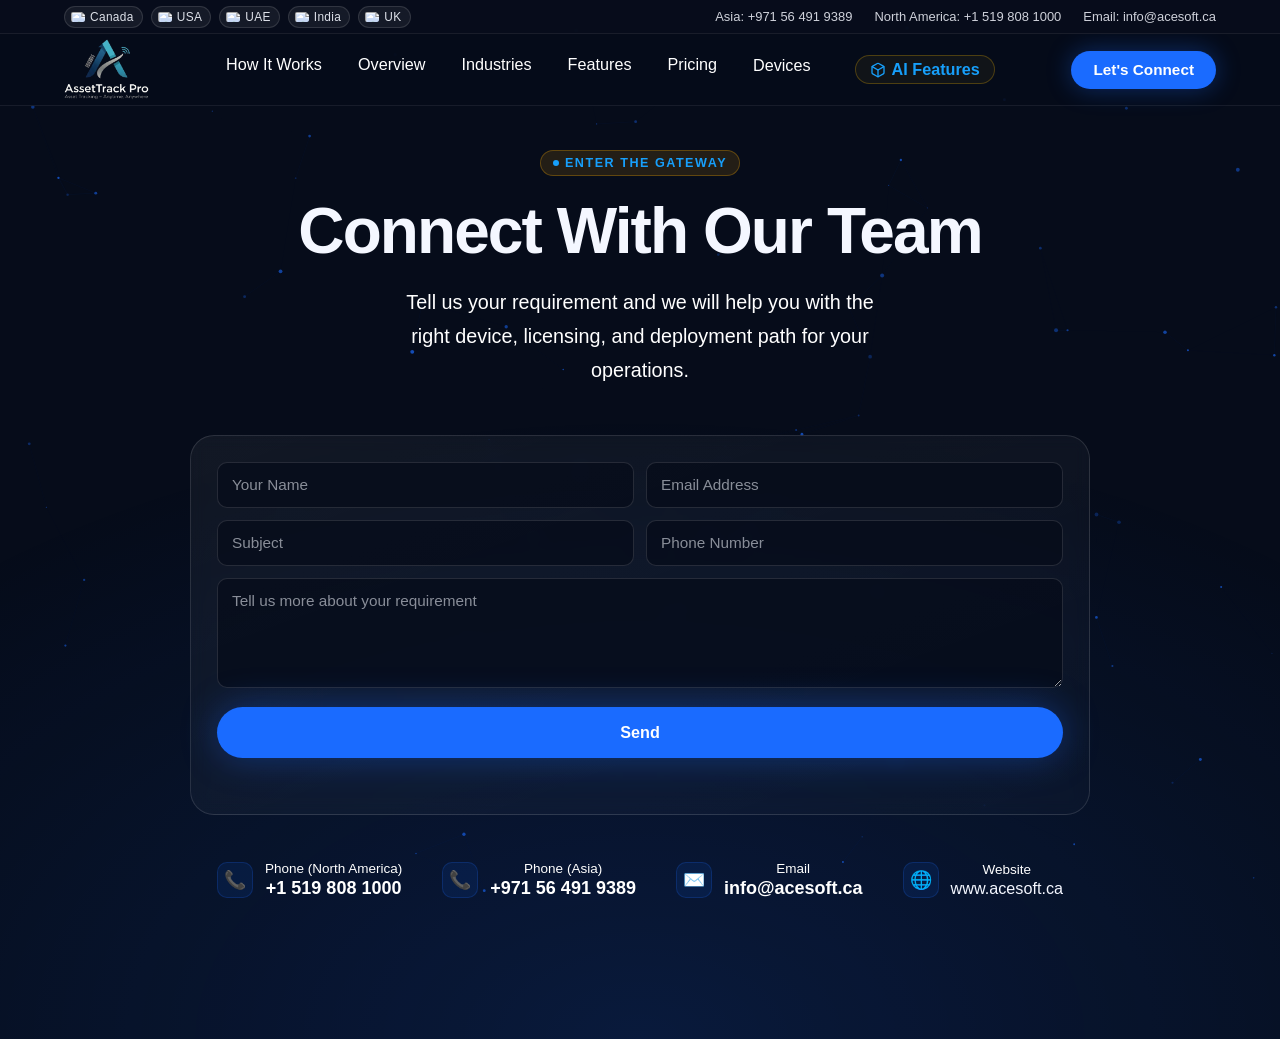
==== contact-us.html @ a5b887b1 "point mobile page added" ====
<!DOCTYPE html>
<html lang="en">

<head>
    <meta charset="UTF-8">
    <meta name="viewport" content="width=device-width, initial-scale=1.0">
    <title>Contact Us | AssetTrack Pro by Acesoft</title>
    <meta name="description" content="Contact Acesoft for AssetTrack Pro demos, pricing, deployment, and support across North America and Asia.">
    <link rel="icon" href="./assets/rfid_logo.png" type="image/png">
    <link rel="stylesheet" href="style.css">
</head>

<body>
    <canvas id="bg"></canvas>

    <div class="top-contact-bar">
        <div class="top-contact-bar__inner">
            <div class="top-contact-bar__flags">
                <span class="top-contact-flag"><img src="https://flagcdn.com/w20/ca.png" alt="Canada flag"> Canada</span>
                <span class="top-contact-flag"><img src="https://flagcdn.com/w20/us.png" alt="USA flag"> USA</span>
                <span class="top-contact-flag"><img src="https://flagcdn.com/w20/ae.png" alt="UAE flag"> UAE</span>
                <span class="top-contact-flag"><img src="https://flagcdn.com/w20/in.png" alt="India flag"> India</span>
                <span class="top-contact-flag"><img src="https://flagcdn.com/w20/gb.png" alt="United Kingdom flag"> UK</span>
            </div>
            <div class="top-contact-bar__contacts">
                <span>Asia: +971 56 491 9389</span>
                <span>North America: +1 519 808 1000</span>
                <span>Email: info@acesoft.ca</span>
            </div>
        </div>
    </div>

    <nav class="nav">
        <div class="nav__logo">
            <a href="index.html">
                <img src="assets/rfid_logo.png" alt="AssetTrack Pro Logo" style="height: 64px; width: auto; object-fit: contain;">
            </a>
        </div>
        <div class="nav__links">
            <a href="index.html#solve">How It Works</a>
            <a href="index.html#features">Overview</a>
            <a href="index.html#industries">Industries</a>
            <a href="index.html#overview">Features</a>
            <a href="index.html#pricing">Pricing</a>
            <div class="nav__dropdown">
                <button type="button" class="nav__dropdown-toggle" aria-haspopup="true" aria-expanded="false">
                    Devices
                </button>
                <div class="nav__dropdown-menu" role="menu">
                    <a href="pointmobile-products.html" role="menuitem">Point Mobile</a>
                    <a href="zebra-products.html" role="menuitem">Zebra</a>
                </div>
            </div>
            <a href="index.html#ai" class="nav__ai-btn">
                <svg viewBox="0 0 24 24" width="16" height="16" fill="none" stroke="var(--gold)" stroke-width="2" stroke-linecap="round" stroke-linejoin="round"><path d="M21 16V8a2 2 0 0 0-1-1.73l-7-4a2 2 0 0 0-2 0l-7 4A2 2 0 0 0 3 8v8a2 2 0 0 0 1 1.73l7 4a2 2 0 0 0 2 0l7-4A2 2 0 0 0 21 16z"></path><polyline points="3.27 6.96 12 12.01 20.73 6.96"></polyline><line x1="12" y1="22.08" x2="12" y2="12"></line></svg>
                AI Features
            </a>
        </div>
        <button class="nav__cta" onclick="document.getElementById('cta').scrollIntoView({behavior:'smooth'})">Let's Connect</button>
    </nav>

    <section id="cta" style="padding-top: 150px;">
        <div class="container">
            <div class="cta__wrap reveal">
                <div class="tag">Enter the Gateway</div>
                <h1 class="cta__title">Connect With Our Team</h1>
                <p class="cta__sub">Tell us your requirement and we will help you with the right device, licensing, and deployment path for your operations.</p>

                <form id="connectForm" class="cta-form" data-endpoint="/ajax/contact-handler.php">
                    <div class="cta-form__grid">
                        <input type="text" name="name" placeholder="Your Name" required>
                        <input type="email" name="email" placeholder="Email Address" required>
                        <input type="text" name="subject" placeholder="Subject" required>
                        <input type="tel" name="phone" placeholder="Phone Number" required>
                    </div>
                    <textarea name="details" placeholder="Tell us more about your requirement" rows="4" required></textarea>
                    <button type="submit" class="btn-primary cta-form__submit">Send</button>
                    <p id="connectFormStatus" class="cta-form__status" aria-live="polite"></p>
                </form>

                <div class="cta__contact">
                    <div class="contact-item">
                        <div class="contact-icon">📞</div>
                        <div>
                            <div style="font-size:.75rem;color:var(--muted);margin-bottom:2px">Phone (North America)</div>
                            <div style="font-weight:600;font-size:1rem;user-select:none;-webkit-user-select:none">+1 519 808 1000</div>
                        </div>
                    </div>
                    <div class="contact-item">
                        <div class="contact-icon">📞</div>
                        <div>
                            <div style="font-size:.75rem;color:var(--muted);margin-bottom:2px">Phone (Asia)</div>
                            <div style="font-weight:600;font-size:1rem;user-select:none;-webkit-user-select:none">+971 56 491 9389</div>
                        </div>
                    </div>
                    <div class="contact-item">
                        <div class="contact-icon">✉️</div>
                        <div>
                            <div style="font-size:.75rem;color:var(--muted);margin-bottom:2px">Email</div>
                            <div style="font-weight:600;font-size:1rem;user-select:none;-webkit-user-select:none">info@acesoft.ca</div>
                        </div>
                    </div>
                    <div class="contact-item">
                        <div class="contact-icon">🌐</div>
                        <div>
                            <div style="font-size:.75rem;color:var(--muted);margin-bottom:2px">Website</div>
                            <div style="font-weight:500"><a href="https://acesoft.ca/" target="_blank" rel="noopener noreferrer" style="color:var(--white);text-decoration:none;">www.acesoft.ca</a></div>
                        </div>
                    </div>
                </div>
            </div>
        </div>
    </section>

    <script src="main.js"></script>
</body>

</html>
---- style.css ----
/* ─── Design Tokens ──────────────────────────────────────────────────── */
:root {
  --ink: #060C1A;
  --ink-1: #0B1628;
  --ink-2: #111E36;
  --blue: #1A6BFF;
  --blue-glow: rgba(26, 107, 255, .35);
  --gold: #179ffa;
  --gold-pale: rgba(240, 165, 0, .12);
  --white: #F4F7FF;
  --muted: #fff;
  --border: rgba(255, 255, 255, .07);
  --glass: rgba(255, 255, 255, .03);
  --r: 14px;
  --rL: 24px;
}

/* ─── Reset ──────────────────────────────────────────────────────────── */
*,
*::before,
*::after {
  box-sizing: border-box;
  margin: 0;
  padding: 0
}

html {
  scroll-behavior: smooth;
  font-size: 18px
}

body {
  font-family: 'DM Sans', sans-serif;
  background: var(--ink);
  color: var(--white);
  overflow-x: hidden;
  -webkit-font-smoothing: antialiased;
}

img {
  display: block;
  max-width: 100%
}

a {
  color: inherit;
  text-decoration: none
}

ul {
  list-style: none
}

/* ─── Utility ────────────────────────────────────────────────────────── */
.container {
  width: min(1260px, 92%);
  margin: 0 auto
}

.tag {
  display: inline-flex;
  align-items: center;
  gap: 6px;
  font-family: 'Inter', sans-serif;
  font-size: .7rem;
  font-weight: 700;
  letter-spacing: .12em;
  text-transform: uppercase;
  color: var(--gold);
  border: 1px solid rgba(240, 165, 0, .3);
  padding: 5px 12px;
  border-radius: 99px;
  background: var(--gold-pale);
}

.tag::before {
  content: '';
  width: 6px;
  height: 6px;
  border-radius: 50%;
  background: var(--gold);
  animation: blink 2s ease infinite
}

@keyframes blink {

  0%,
  100% {
    opacity: 1
  }

  50% {
    opacity: .3
  }
}

.section-label {
  font-family: 'Inter', sans-serif;
  font-size: .65rem;
  font-weight: 700;
  letter-spacing: .18em;
  text-transform: uppercase;
  color: var(--blue);
  margin-bottom: 16px;
  display: block;
}

.h2 {
  font-family: 'Inter', sans-serif;
  font-size: clamp(2rem, 4vw, 3.2rem);
  font-weight: 800;
  line-height: 1.1;
  color: var(--white);
}

.h2 em {
  font-style: normal;
  color: var(--gold)
}

.body-text {
  font-size: 1.15rem;
  line-height: 1.7;
  color: var(--muted);
  font-weight: 400
}

/* ─── Canvas Background ──────────────────────────────────────────────── */
#bg {
  position: fixed;
  inset: 0;
  z-index: 0;
  pointer-events: none;
}

/* ─── Nav ────────────────────────────────────────────────────────────── */
.top-contact-bar {
  position: fixed;
  top: 0;
  left: 0;
  right: 0;
  z-index: 110;
  height: 34px;
  background: rgba(8, 14, 28, 0.92);
  border-bottom: 1px solid var(--border);
  backdrop-filter: blur(14px);
}

.top-contact-bar__inner {
  padding: 0 5%;
  margin: 0 auto;
  height: 100%;
  display: flex;
  align-items: center;
  justify-content: flex-start;
  gap: 20px;
  font-size: .72rem;
  color: rgba(244, 247, 255, 0.84);
  font-family: 'Inter', sans-serif;
  font-weight: 500;
}

.top-contact-bar__contacts {
  display: flex;
  align-items: center;
  gap: 22px;
  margin-left: auto;
}

.top-contact-bar__inner span {
  user-select: none;
  -webkit-user-select: none;
}

.top-contact-bar__flags {
  display: flex;
  align-items: center;
  gap: 8px;
}

.top-contact-flag {
  display: inline-flex;
  align-items: center;
  gap: 5px;
  padding: 3px 8px 3px 6px;
  border-radius: 999px;
  background: rgba(255, 255, 255, 0.06);
  border: 1px solid rgba(255, 255, 255, 0.12);
  color: rgba(244, 247, 255, 0.9);
  font-size: .66rem;
  letter-spacing: .03em;
}

.top-contact-flag img {
  width: 14px;
  height: 10px;
  border-radius: 2px;
  object-fit: cover;
}

.nav {
  position: fixed;
  top: 34px;
  left: 0;
  right: 0;
  z-index: 100;
  padding: 0 5%;
  display: flex;
  align-items: center;
  justify-content: space-between;
  height: 72px;
  background: rgba(6, 12, 26, .7);
  backdrop-filter: blur(20px);
  border-bottom: 1px solid var(--border);
  transition: background .4s;
}

.nav__logo {
  font-family: 'Inter', sans-serif;
  font-size: 1.3rem;
  font-weight: 800;
  display: flex;
  align-items: center;
  gap: 10px;
  letter-spacing: -.01em;
}

.nav__logo-icon {
  width: 34px;
  height: 34px;
  border-radius: 9px;
  background: var(--blue);
  display: grid;
  place-items: center;
  font-size: .65rem;
  font-weight: 800;
  letter-spacing: .06em;
  color: #fff;
}

.nav__logo span {
  color: var(--blue)
}

.nav__links {
  display: flex;
  gap: 36px
}

.nav__links a {
  font-size: .9rem;
  font-weight: 500;
  color: var(--muted);
  transition: color .25s;
}

.nav__links a:hover {
  color: var(--white)
}

.nav__dropdown {
  position: relative;
}

.nav__dropdown-toggle {
  font-size: .9rem;
  font-weight: 500;
  color: var(--muted);
  background: transparent;
  border: none;
  padding: 0;
  cursor: pointer;
  font-family: inherit;
  transition: color .25s;
}

.nav__dropdown-toggle:hover,
.nav__dropdown:hover .nav__dropdown-toggle {
  color: var(--white);
}

.nav__dropdown-menu {
  position: absolute;
  top: calc(100% + 12px);
  left: 0;
  min-width: 170px;
  padding: 8px;
  border-radius: 12px;
  border: 1px solid rgba(255, 255, 255, 0.14);
  background: rgba(10, 18, 34, 0.96);
  backdrop-filter: blur(10px);
  box-shadow: 0 16px 28px rgba(0, 0, 0, .35);
  display: grid;
  gap: 4px;
  opacity: 0;
  visibility: hidden;
  transform: translateY(6px);
  transition: opacity .2s ease, transform .2s ease, visibility .2s ease;
  z-index: 50;
}

.nav__dropdown-menu a {
  display: block;
  padding: 8px 10px;
  border-radius: 8px;
  color: rgba(244, 247, 255, 0.85);
  font-size: .84rem;
}

.nav__dropdown-menu a:hover {
  color: #fff;
  background: rgba(26, 107, 255, 0.18);
}

.nav__dropdown:hover .nav__dropdown-menu,
.nav__dropdown:focus-within .nav__dropdown-menu {
  opacity: 1;
  visibility: visible;
  transform: translateY(0);
}

.nav__ai-btn {
  display: flex !important;
  align-items: center;
  gap: 6px;
  background: rgba(255, 191, 0, 0.05) !important;
  border: 1px solid rgba(255, 191, 0, 0.25) !important;
  padding: 4px 14px !important;
  border-radius: 99px;
  color: var(--gold) !important;
  font-weight: 600 !important;
  transition: all 0.3s ease !important;
  margin-left: 8px;
}

.nav__ai-btn:hover {
  background: rgba(255, 191, 0, 0.12) !important;
  border-color: rgba(255, 191, 0, 0.5) !important;
  transform: translateY(-1px);
  box-shadow: 0 4px 15px rgba(255, 191, 0, 0.15);
  color: var(--white) !important;
}

.nav__ai-btn svg {
  transition: stroke 0.3s ease;
}

.nav__ai-btn:hover svg {
  stroke: var(--white) !important;
}

.nav__cta {
  font-family: 'Inter', sans-serif;
  font-size: .85rem;
  font-weight: 700;
  padding: 10px 22px;
  border-radius: 99px;
  background: var(--blue);
  color: #fff;
  border: none;
  cursor: pointer;
  box-shadow: 0 0 24px var(--blue-glow);
  transition: transform .2s, box-shadow .2s;
}

.nav__cta:hover {
  transform: translateY(-1px);
  box-shadow: 0 0 36px var(--blue-glow)
}

/* ─── Hero ───────────────────────────────────────────────────────────── */
#hero {
  min-height: 100vh;
  display: flex;
  align-items: center;
  position: relative;
  overflow: hidden;
  padding-top: 106px;
}

.hero__bg-grid {
  position: absolute;
  inset: 0;
  background-image:
    linear-gradient(rgba(26, 107, 255, .06) 1px, transparent 1px),
    linear-gradient(90deg, rgba(26, 107, 255, .06) 1px, transparent 1px);
  background-size: 48px 48px;
  mask-image: radial-gradient(ellipse 80% 70% at 50% 50%, black 50%, transparent 100%);
}

.hero__glow {
  position: absolute;
  top: 20%;
  left: 50%;
  transform: translateX(-50%);
  width: 900px;
  height: 500px;
  background: radial-gradient(ellipse, rgba(26, 107, 255, .18) 0%, transparent 70%);
  pointer-events: none;
}

.hero__bg-logo {
  position: absolute;
  top: 45%;
  left: 50%;
  transform: translate(-50%, -50%);
  height: 90vh;
  max-height: 800px;
  width: auto;
  opacity: 0.05;
  z-index: 1;
  pointer-events: none;
  /* filter: grayscale(100%); */
}

.hero__content {
  margin-left: 80px;
  position: relative;
  z-index: 2;
  max-width: 780px;
  padding: 80px 20px;
}

.hero__eyebrow {
  display: flex;
  align-items: center;
  gap: 12px;
  margin-bottom: 28px;
}

.hero__eyebrow-line {
  width: 40px;
  height: 1px;
  background: var(--blue)
}

.hero__eyebrow-text {
  font-family: 'Inter', sans-serif;
  font-size: .75rem;
  font-weight: 700;
  letter-spacing: .15em;
  text-transform: uppercase;
  color: var(--blue);
}

.hero__title {
  font-family: 'Inter', sans-serif;
  font-size: clamp(2.7rem, 6.1vw, 5rem);
  font-weight: 800;
  line-height: 1.08;
  letter-spacing: -.03em;
  margin-bottom: 28px;
  text-wrap: balance;
}

.hero__title-lead {
  display: inline-block;
  background: linear-gradient(100deg, #9dc2ff, #1a6bff 55%, #17a3f5);
  -webkit-background-clip: text;
  background-clip: text;
  -webkit-text-fill-color: transparent;
}

.hero__title-soft {
  color: #d8e5ff;
}

.hero__title .line2 {
  font-family: 'Inter', sans-serif;
  font-weight: 700;
  font-style: normal;
  color: var(--white);
  font-size: 0.9em;
  letter-spacing: -0.02em;
  -webkit-text-stroke: 0;
  background: rgba(255, 255, 255, 0.05);
  border: 1px solid rgba(255, 255, 255, 0.1);
  border-radius: 12px;
  padding: 4px 16px;
  display: inline-block;
  transform: translateY(-8px);
}

.hero__title .accent {
  color: var(--gold);
  position: relative;
}

.hero__subtitle {
  font-size: 1.08rem;
  font-weight: 400;
  line-height: 1.72;
  color: var(--muted);
  max-width: 590px;
  margin-bottom: 48px;
  color: rgba(240, 246, 255, 0.86);
}

.hero__actions {
  display: flex;
  align-items: center;
  gap: 20px;
  flex-wrap: wrap
}

.btn-primary {
  font-family: 'Inter', sans-serif;
  font-size: .9rem;
  font-weight: 700;
  padding: 16px 36px;
  border-radius: 99px;
  background: var(--blue);
  color: #fff;
  border: none;
  cursor: pointer;
  box-shadow: 0 0 36px var(--blue-glow);
  transition: transform .25s, box-shadow .25s;
  display: inline-flex;
  align-items: center;
  gap: 10px;
}

.btn-primary:hover {
  transform: translateY(-2px);
  box-shadow: 0 0 52px var(--blue-glow)
}

.btn-ghost {
  font-family: 'Inter', sans-serif;
  font-size: .9rem;
  font-weight: 600;
  padding: 16px 32px;
  border-radius: 99px;
  background: transparent;
  border: 1px solid var(--border);
  color: var(--white);
  cursor: pointer;
  transition: border-color .25s, background .25s;
  display: inline-flex;
  align-items: center;
  gap: 8px;
}

.btn-ghost:hover {
  border-color: rgba(255, 255, 255, .2);
  background: rgba(255, 255, 255, .04)
}

.hero__stats {
  position: absolute;
  right: 0;
  top: 50%;
  transform: translateY(-50%);
  display: flex;
  flex-direction: column;
  gap: 16px;
  z-index: 2;
  padding-right: 0;
}

.stat-card {
  background: var(--glass);
  border: 1px solid var(--border);
  backdrop-filter: blur(20px);
  border-radius: var(--r);
  padding: 22px 28px;
  min-width: 180px;
  position: relative;
  overflow: hidden;
}

.stat-card::before {
  content: '';
  position: absolute;
  top: 0;
  left: 0;
  right: 0;
  height: 2px;
  background: linear-gradient(90deg, transparent, var(--blue), transparent);
}

.stat-card__value {
  font-family: 'Inter', sans-serif;
  font-size: 2.2rem;
  font-weight: 800;
  color: var(--white);
  line-height: 1;
  margin-bottom: 6px;
}

.stat-card__value span {
  color: var(--gold)
}

.stat-card__label {
  font-size: .8rem;
  color: var(--muted);
  font-weight: 400
}

/* ─── New Hero Styles ────────────────────────────────────────────────── */
.hero__layout {
  display: grid;
  grid-template-columns: 1.15fr 0.85fr;
  gap: 40px;
  align-items: center;
}
@media (max-width: 1024px) {
  .hero__layout {
     grid-template-columns: 1fr;
  }
  .hero__visual { display: none; }
}

.hero-badge {
  display: inline-flex;
  align-items: center;
  gap: 8px;
  padding: 6px 14px;
  border-radius: 99px;
  background: rgba(255, 255, 255, 0.05);
  border: 1px solid rgba(255, 255, 255, 0.1);
  font-family: 'Inter', sans-serif;
  font-size: 0.75rem;
  font-weight: 700;
  color: var(--white);
  letter-spacing: 0.05em;
  margin-bottom: 24px;
  box-shadow: 0 0 20px rgba(255, 255, 255, 0.02);
  position: relative;
  overflow: hidden;
}

.hero-badge::before {
  content: '';
  position: absolute;
  inset: -1px;
  border-radius: 99px;
  padding: 1px;
  background: linear-gradient(90deg, transparent, rgba(26, 107, 255, 0.5), transparent);
  -webkit-mask: linear-gradient(#fff 0 0) content-box, linear-gradient(#fff 0 0);
  -webkit-mask-composite: xor;
  mask-composite: exclude;
  animation: borderPan 3s linear infinite;
}

@keyframes borderPan {
  0% { transform: translateX(-100%); }
  100% { transform: translateX(100%); }
}

.hero-badge__dot {
  width: 6px;
  height: 6px;
  border-radius: 50%;
  background: #28C840;
  box-shadow: 0 0 8px #28C840;
  animation: pulseGreen 2s infinite;
}

@keyframes pulseGreen {
  0%, 100% { transform: scale(1); opacity: 1; }
  50% { transform: scale(1.3); opacity: 0.6; }
}

.accent-gradient {
  background: linear-gradient(135deg, #10b981, #34d399);
  -webkit-background-clip: text;
  -webkit-text-fill-color: transparent;
  display: inline-block;
}

.anim-slide-up { animation: slideUp 0.8s cubic-bezier(0.16, 1, 0.3, 1) both; }
.anim-slide-up-delay { animation: slideUp 0.8s cubic-bezier(0.16, 1, 0.3, 1) 0.1s both; }
.anim-slide-up-delay-2 { animation: slideUp 0.8s cubic-bezier(0.16, 1, 0.3, 1) 0.2s both; }
.anim-slide-up-delay-3 { animation: slideUp 0.8s cubic-bezier(0.16, 1, 0.3, 1) 0.3s both; }

@keyframes slideUp {
  0% { opacity: 0; transform: translateY(30px); }
  100% { opacity: 1; transform: translateY(0); }
}

@keyframes panBg {
  0% { background-position: 0 0; }
  100% { background-position: 48px 48px; }
}

.anim-pan {
  animation: panBg 4s linear infinite;
}

/* Trust Indicators */
.hero__trust {
  display: flex;
  align-items: center;
  gap: 18px;
  margin-top: 40px;
  padding: 14px 16px;
  border: 1px solid rgba(255, 255, 255, 0.1);
  border-radius: 14px;
  background: linear-gradient(165deg, rgba(255, 255, 255, 0.06), rgba(255, 255, 255, 0.02));
  width: fit-content;
  max-width: 100%;
  box-shadow: 0 10px 24px rgba(0, 0, 0, 0.24);
}

.trust-logos {
  display: flex;
  align-items: center;
  gap: 8px;
  flex-wrap: wrap;
}

.trust-logo {
  width: 62px;
  height: 50px;
  object-fit: contain;
  border-radius: 10px;
  background: #c6ccd6;
  border: 1px solid rgba(255, 255, 255, 0.42);
  box-shadow: inset 0 0 0 1px rgba(255, 255, 255, 0.28), 0 6px 14px rgba(0, 0, 0, 0.18);
  /* padding: 6px 8px; */
}

.trust-text {
  display: flex;
  flex-direction: column;
  gap: 3px;
  max-width: 360px;
}

.trust-text__headline {
  font-size: 0.9rem;
  color: var(--muted);
}

.trust-text__headline strong {
  color: var(--white);
}

.trust-text__caption {
  font-size: 0.68rem;
  letter-spacing: 0.01em;
  color: rgba(232, 240, 255, 0.78);
}

/* Shine Button */
.btn-shine {
  position: relative;
  overflow: hidden;
}
.btn-shine::after {
  content: '';
  position: absolute;
  top: 0;
  left: -100%;
  width: 50%;
  height: 100%;
  background: linear-gradient(90deg, transparent, rgba(255,255,255,0.3), transparent);
  transform: skewX(-20deg);
  animation: shine 4s infinite;
}
@keyframes shine {
  0%, 20% { left: -100%; }
  40%, 100% { left: 200%; }
}

/* Hero Visual (Radar Map) */
.hero__visual {
  position: relative;
  height: 520px;
  width: 520px;
  perspective: 1200px;
  display: flex;
  justify-content: center;
  align-items: center;
}

.radar-pane {
  position: absolute;
  top: 50%;
  left: 42%;
  transform: translate(-50%, -50%) rotateX(10deg) rotateY(-15deg);
  width: 440px;
  height: 440px;
  background: rgba(11, 22, 40, 0.6);
  border: 1px solid rgba(26, 107, 255, 0.3);
  border-radius: 50%;
  box-shadow: 0 30px 60px rgba(0,0,0,0.6), inset 0 0 60px rgba(26, 107, 255, 0.1);
  overflow: hidden;
  backdrop-filter: blur(10px);
  transform-style: preserve-3d;
}

.radar-ui-top {
  position: absolute;
  top: 24px;
  left: 50%;
  transform: translateX(-50%);
  display: flex;
  align-items: center;
  gap: 8px;
  background: rgba(0,0,0,0.6);
  padding: 6px 14px;
  border-radius: 99px;
  z-index: 10;
  border: 1px solid rgba(255,255,255,0.08);
}

.ui-dot { width: 6px; height: 6px; border-radius: 50%; }
.ui-text { font-family: 'Inter', sans-serif; font-size: 0.65rem; color: var(--white); letter-spacing: 0.05em; text-transform: uppercase; margin-left: 4px; }

.radar-grid {
  position: absolute;
  inset: 0;
  background-image:
    linear-gradient(rgba(26, 107, 255, 0.15) 1px, transparent 1px),
    linear-gradient(90deg, rgba(26, 107, 255, 0.15) 1px, transparent 1px);
  background-size: 30px 30px;
  border-radius: 50%;
  mask-image: radial-gradient(white, black);
  -webkit-mask-image: -webkit-radial-gradient(white, black);
}

.radar-circle {
  position: absolute;
  top: 50%;
  left: 50%;
  transform: translate(-50%, -50%);
  border: 1px solid rgba(26, 107, 255, 0.3);
  border-radius: 50%;
}
.rc-1 { width: 140px; height: 140px; }
.rc-2 { width: 280px; height: 280px; }
.rc-3 { width: 420px; height: 420px; }

.radar-scan {
  position: absolute;
  top: 50%;
  left: 50%;
  width: 220px;
  height: 220px;
  background: conic-gradient(from 0deg, rgba(26, 107, 255, 0) 0deg, rgba(26, 107, 255, 0.5) 90deg, transparent 90deg);
  transform-origin: 0 0;
  border-radius: 0 0 220px 0;
  animation: spinScan 4s linear infinite;
}

@keyframes spinScan {
  0% { transform: rotate(0deg); }
  100% { transform: rotate(360deg); }
}

.radar-core {
  position: absolute;
  top: 50%;
  left: 50%;
  transform: translate(-50%, -50%);
  width: 40px;
  height: 40px;
  display: flex;
  justify-content: center;
  align-items: center;
}
.core-dot {
  width: 14px;
  height: 14px;
  background: var(--blue);
  border-radius: 50%;
  box-shadow: 0 0 15px var(--blue), 0 0 30px var(--blue);
  z-index: 2;
}
.core-pulse-1, .core-pulse-2 {
  position: absolute;
  width: 100%;
  height: 100%;
  border-radius: 50%;
  background: rgba(26, 107, 255, 0.4);
}
.core-pulse-1 { animation: corePulseAnim 2.5s infinite ease-out; }
.core-pulse-2 { animation: corePulseAnim 2.5s infinite ease-out 1.25s; }

@keyframes corePulseAnim {
  0% { transform: scale(1); opacity: 1; }
  100% { transform: scale(3.5); opacity: 0; }
}

.radar-node {
  position: absolute;
  width: 8px;
  height: 8px;
  background: var(--white);
  border-radius: 50%;
  box-shadow: 0 0 10px rgba(255,255,255,0.8);
  animation: blinkNode 2s infinite;
}

.active-node {
  background: var(--gold);
  box-shadow: 0 0 15px var(--gold);
  width: 10px;
  height: 10px;
}

.n1 { top: 35%; left: 45%; animation-delay: 0.2s; }
.n2 { top: 60%; left: 75%; animation-delay: 1.1s; }
.n3 { top: 75%; left: 35%; animation-delay: 0.8s; }
.n4 { top: 45%; left: 65%; animation-delay: 0.5s; }
.n5 { top: 25%; left: 60%; animation-delay: 1.4s; }

@keyframes blinkNode {
  0%, 100% { opacity: 0.3; }
  50% { opacity: 1; }
}

.float-card {
  position: absolute;
  z-index: 5;
  animation: floatUp 6s ease-in-out infinite;
  min-width: unset;
  white-space: nowrap;
}

.float-1 {
  top: 15%;
  right: 20px;
  animation-delay: 0s;
}

.float-2 {
  bottom: 20%;
  right: -50px;
  animation-delay: 1.5s;
}

.float-3 {
  bottom: 10%;
  left: 0;
  animation-delay: 3s;
}

@keyframes floatUp {
  0%, 100% { transform: translateY(0); }
  50% { transform: translateY(-15px); }
}

/* ─── Ticker ─────────────────────────────────────────────────────────── */
.ticker-wrap {
  border-top: 1px solid var(--border);
  border-bottom: 1px solid var(--border);
  background: var(--ink-1);
  overflow: hidden;
  padding: 14px 0;
  position: relative;
  z-index: 1;
  background: linear-gradient(150deg, #3f4755 0%, #303846 52%, #252d3a 100%);

}

.ticker {
  display: flex;
  gap: 0;
  width: max-content;
  animation: ticker 28s linear infinite;
  
}

.ticker__item {
  display: flex;
  align-items: center;
  justify-content: center;
  min-width: 220px;
  padding: 0 26px;
  white-space: nowrap;
  border-right: 1px solid rgba(255, 255, 255, .06);

}

.ticker__logo {
  width: 150px;
  height: 44px;
  object-fit: contain;
  /* filter: grayscale(4%) brightness(1.02) drop-shadow(0 1px 2px rgba(0, 0, 0, .45)); */
  /* background: linear-gradient(150deg, #3f4755 0%, #303846 52%, #252d3a 100%); */
  /* border: 1px solid rgba(255, 255, 255, .18); */
  /* border-radius: 10px; */
  padding: 6px 8px;
  /* box-shadow: inset 0 0 0 1px rgba(255, 255, 255, .08), 0 8px 20px rgba(0, 0, 0, .22); */
}

@media (max-width: 768px) {
  .ticker__item {
    min-width: 170px;
    padding: 0 18px;
  }

  .ticker__logo {
    width: 120px;
    height: 38px;
  }
}

@keyframes ticker {
  from {
    transform: translateX(0)
  }

  to {
    transform: translateX(-50%)
  }
}

/* ─── Section: Partners ──────────────────────────────────────────────── */
#partners {
  padding: 90px 0 30px;
}

.partners__header {
  text-align: center;
  margin-bottom: 34px;
}

.partners__grid {
  display: grid;
  grid-template-columns: repeat(5, 1fr);
  gap: 16px;
}

.partner-card {
  background: linear-gradient(150deg, #3f4755 0%, #303846 52%, #252d3a 100%);
  min-height: 116px;
  border-radius: 14px;
  border: 1px solid rgba(255, 255, 255, .18);
  display: flex;
  align-items: center;
  justify-content: center;
  padding: 16px;
  box-shadow: inset 0 0 0 1px rgba(255, 255, 255, .08);
  transition: transform .25s ease, border-color .25s ease, box-shadow .25s ease;
}

.partner-card:hover {
  transform: translateY(-4px);
  border-color: rgba(26, 107, 255, .4);
  box-shadow: 0 14px 32px rgba(0, 0, 0, .32);
}

.partner-card img {
  max-width: 100%;
  max-height: 54px;
  object-fit: contain;
  filter: drop-shadow(0 1px 2px rgba(0, 0, 0, .5));
}

/* ─── Section: How It Solves ─────────────────────────────────────────── */
#solve {
  padding: 120px 0
}

.solve__header {
  display: grid;
  grid-template-columns: 1fr 1fr;
  gap: 60px;
  align-items: end;
  margin-bottom: 80px;
}

.solve__grid {
  display: grid;
  grid-template-columns: repeat(3, 1fr);
  gap: 2px;
}

.solve-item {
  background: var(--glass);
  border: 1px solid var(--border);
  padding: 36px 30px;
  position: relative;
  overflow: hidden;
  transition: background .3s, transform .3s;
}

.solve-item:first-child {
  border-radius: var(--rL) 0 0 0
}

.solve-item:nth-child(3) {
  border-radius: 0 var(--rL) 0 0
}

.solve-item:nth-child(4) {
  border-radius: 0 0 0 var(--rL)
}

.solve-item:last-child {
  border-radius: 0 0 var(--rL) 0
}

.solve-item:hover {
  background: rgba(26, 107, 255, .06);
  transform: translateY(-3px)
}

.solve-item__num {
  font-family: 'Inter', sans-serif;
  font-size: .7rem;
  font-weight: 800;
  letter-spacing: .12em;
  color: var(--blue);
  opacity: .6;
  margin-bottom: 20px;
}

.solve-item__icon {
  width: 44px;
  height: 44px;
  border-radius: 12px;
  background: rgba(26, 107, 255, .1);
  border: 1px solid rgba(26, 107, 255, .2);
  display: grid;
  place-items: center;
  margin-bottom: 20px;
  font-size: 1.3rem;
}

.solve-item__title {
  font-family: 'Inter', sans-serif;
  font-size: 1rem;
  font-weight: 700;
  color: var(--white);
  margin-bottom: 10px;
  line-height: 1.3;
}

.solve-item__text {
  font-size: .88rem;
  color: var(--muted);
  line-height: 1.65
}

.solve-item__bar {
  position: absolute;
  bottom: 0;
  left: 0;
  right: 0;
  height: 2px;
  background: linear-gradient(90deg, var(--blue), var(--gold));
  transform: scaleX(0);
  transform-origin: left;
  transition: transform .4s ease;
}

.solve-item:hover .solve-item__bar {
  transform: scaleX(1)
}

/* ─── Section: Key Features ───────────────────────────────────────────── */
#key-features {
  padding: 105px 0;
  background: var(--ink);
}

.key-features__header {
  margin-bottom: 34px;
}

.key-features__grid {
  display: grid;
  grid-template-columns: repeat(3, 1fr);
  gap: 14px;
}

.key-feature-card {
  border: 1px solid rgba(255, 255, 255, .1);
  border-radius: 14px;
  background: linear-gradient(165deg, rgba(255, 255, 255, .045), rgba(255, 255, 255, .02));
  padding: 22px 18px;
  transition: transform .24s ease, border-color .24s ease, box-shadow .24s ease;
}

.key-feature-card:hover {
  transform: translateY(-3px);
  border-color: rgba(26, 107, 255, .35);
  box-shadow: 0 10px 24px rgba(0, 0, 0, .24);
}

.key-feature-card__title {
  font-family: 'Inter', sans-serif;
  font-size: .92rem;
  font-weight: 700;
  color: var(--white);
  margin-bottom: 10px;
  line-height: 1.4;
}

.key-feature-card p {
  font-size: .84rem;
  color: var(--muted);
  line-height: 1.6;
}

/* ─── Section: Features ──────────────────────────────────────────────── */
#features {
  padding: 120px 0;
  background: var(--ink-1)
}

.features__layout {
  display: grid;
  grid-template-columns: 380px 1fr;
  gap: 80px;
  align-items: start;
}

.features__sticky {
  position: sticky;
  top: 100px
}

.features__list {
  display: flex;
  flex-direction: column;
  gap: 4px;
  margin-top: 48px
}

.feat-tab {
  display: flex;
  align-items: center;
  gap: 16px;
  padding: 20px 22px;
  border-radius: var(--r);
  cursor: pointer;
  border: 1px solid transparent;
  transition: transform .3s cubic-bezier(.175, .885, .32, 1.275), background .25s, border-color .25s;
  position: relative;
  overflow: hidden;
}

.feat-tab.active,
.feat-tab:hover {
  background: var(--glass);
  border-color: var(--border);
}

.feat-tab.active {
  border-color: rgba(26, 107, 255, .3);
  background: rgba(26, 107, 255, .06);
  transform: translateX(8px);
}

.feat-tab__icon {
  width: 40px;
  height: 40px;
  border-radius: 10px;
  flex-shrink: 0;
  display: grid;
  place-items: center;
  font-size: 1.1rem;
  background: rgba(26, 107, 255, .1);
  transition: all .25s;
}

.feat-tab.active .feat-tab__icon {
  background: var(--blue);
  color: #fff;
  box-shadow: 0 0 15px var(--blue-glow);
}

.feat-tab__icon svg {
  width: 20px;
  height: 20px;
  stroke: var(--blue);
  transition: stroke .25s
}

.feat-tab.active .feat-tab__icon svg {
  stroke: #fff
}

.feat-tab__name {
  font-family: 'Inter', sans-serif;
  font-size: .95rem;
  font-weight: 700;
  color: var(--muted);
  transition: color .25s;
}

.feat-tab.active .feat-tab__name {
  color: var(--white)
}

.feat-tab__progress-track {
  position: absolute;
  bottom: 0;
  left: 0;
  right: 0;
  height: 2px;
  background: transparent;
}

.feat-tab__progress-bar {
  height: 100%;
  width: 0;
  background: var(--blue);
  transition: width linear;
}

.feat-tab.active .feat-tab__progress-bar {
  width: 100%;
  transition-duration: 6s;
}

.features__panels {
  padding-top: 80px;
  perspective: 1200px
}

.feat-panel {
  display: none;
  animation: slideReveal .5s cubic-bezier(0.16, 1, 0.3, 1) forwards
}

.feat-panel.active {
  display: block
}

@keyframes slideReveal {
  0% {
    opacity: 0;
    transform: translateY(40px) scale(0.97)
  }

  100% {
    opacity: 1;
    transform: translateY(0) scale(1)
  }
}

.feat-panel__card {
  background: linear-gradient(135deg, var(--ink-2), var(--ink-1));
  border: 1px solid var(--border);
  border-radius: var(--rL);
  padding: 44px;
  position: relative;
  overflow: hidden;
  transition: transform .1s, box-shadow .2s;
  transform-style: preserve-3d;
}

.feat-panel__card::after {
  content: '';
  position: absolute;
  top: -60px;
  right: -60px;
  width: 350px;
  height: 350px;
  background: radial-gradient(circle, rgba(26, 107, 255, .12), transparent 70%);
  pointer-events: none;
}

.feat-panel__card-inner {
  display: grid;
  grid-template-columns: 1fr 240px;
  gap: 32px;
  transform: translateZ(30px);
}

@media(max-width:1024px) {
  .feat-panel__card-inner {
    grid-template-columns: 1fr
  }
}

.feat-panel__content-col {
  display: flex;
  flex-direction: column
}

.feat-panel__badge {
  display: inline-flex;
  align-items: center;
  gap: 8px;
  padding: 8px 16px;
  border-radius: 99px;
  background: rgba(26, 107, 255, .1);
  border: 1px solid rgba(26, 107, 255, .2);
  font-size: .75rem;
  font-family: 'Inter', sans-serif;
  font-weight: 700;
  color: var(--blue);
  letter-spacing: .06em;
  margin-bottom: 24px;
  width: fit-content;
}

.feat-panel__badge svg {
  width: 14px;
  height: 14px;
  stroke: currentColor
}

.feat-panel__title {
  font-family: 'Inter', sans-serif;
  font-size: 1.8rem;
  font-weight: 800;
  line-height: 1.2;
  margin-bottom: 16px;
}

.feat-panel__text {
  font-size: 1rem;
  color: var(--muted);
  line-height: 1.75;
  margin-bottom: 32px
}

.feat-panel__bullets {
  display: flex;
  flex-direction: column;
  gap: 12px;
  margin-bottom: 0;
  flex: 1
}

.feat-panel__bullet {
  display: flex;
  align-items: center;
  gap: 12px;
  font-size: .9rem;
  color: var(--muted);
}

.feat-panel__bullet::before {
  content: '';
  width: 20px;
  height: 20px;
  border-radius: 50%;
  flex-shrink: 0;
  background: rgba(26, 107, 255, .15);
  border: 1px solid rgba(26, 107, 255, .3);
  background-image: url("data:image/svg+xml,%3Csvg xmlns='http://www.w3.org/2000/svg' viewBox='0 0 24 24' fill='none' stroke='%231A6BFF' stroke-width='2.5'%3E%3Cpath d='M5 13l4 4L19 7'/%3E%3C/svg%3E");
  background-size: 12px;
  background-repeat: no-repeat;
  background-position: center;
}

.feat-panel__bullet strong {
  color: var(--white);
  font-weight: 500
}

.feat-panel__stat-col {
  background: rgba(6, 12, 26, .4);
  border: 1px solid var(--border);
  border-radius: var(--r);
  padding: 24px;
  display: flex;
  flex-direction: column;
  gap: 16px;
  box-shadow: inset 0 0 20px rgba(0, 0, 0, .5);
}

.feat-min-stat {
  border-bottom: 1px solid rgba(255, 255, 255, .05);
  padding-bottom: 12px;
}

.feat-min-stat:last-child {
  border-bottom: none;
  padding-bottom: 0
}

.feat-min-stat__val {
  font-family: 'Inter', sans-serif;
  font-size: 1.6rem;
  font-weight: 800;
  color: var(--white);
  margin-bottom: 4px;
}

.feat-min-stat__lbl {
  font-size: .7rem;
  color: var(--muted);
  line-height: 1.4
}

/* ─── Section: Industries ────────────────────────────────────────────── */
#comparison {
  padding: 110px 0;
  background: var(--ink-1);
}

.comparison__wrap {
  padding: 28px 26px 16px;
  position: relative;
  overflow: hidden;
}



.comparison__wrap .h2 {
  font-size: clamp(1.8rem, 3vw, 2.5rem);
  margin-bottom: 12px;
}

.comparison__sub {
  color: rgba(244, 247, 255, .78);
  font-size: .92rem;
  margin-bottom: 18px;
}

.comparison__table-wrap {
  width: 100%;
  overflow-x: auto;
  border: 1px solid rgba(255, 255, 255, .08);
  border-radius: 12px;
  background: rgba(6, 12, 26, .42);
}

.comparison__table {
  width: 100%;
  border-collapse: collapse;
  min-width: 680px;
}

.comparison__table th,
.comparison__table td {
  text-align: left;
  padding: 13px 12px;
  border-bottom: 1px solid rgba(255, 255, 255, .08);
  font-size: .88rem;
}

.comparison__table th {
  color: rgba(244, 247, 255, .82);
  font-size: .76rem;
  letter-spacing: .08em;
  text-transform: uppercase;
  font-family: 'Inter', sans-serif;
  font-weight: 700;
  background: rgba(255, 255, 255, .03);
}

.comparison__table td:first-child {
  color: var(--white);
  font-weight: 600;
}

.comparison__table tr:hover td {
  background: rgba(26, 107, 255, .04);
}

.comparison__table th:last-child,
.comparison__table td:last-child {
  background: rgba(26, 107, 255, .08);
}

.comparison__table th:last-child {
  color: #d9ebff;
}

.comparison__bad {
  color: #ff4e78;
  font-weight: 800;
  font-size: 1rem;
}

.comparison__limited {
  color: rgba(244, 247, 255, .62);
  font-weight: 600;
}

.comparison__good {
  color: #59dd9a;
  font-weight: 800;
  font-size: 1rem;
}

#industries {
  padding: 120px 0
}

.industries__header {
  text-align: center;
  margin-bottom: 80px
}

.industries__header p {
  max-width: 540px;
  margin: 20px auto 0
}

.industries__grid {
  display: grid;
  grid-template-columns: repeat(4, 1fr);
  gap: 2px;
}

.ind-card {
  background: var(--glass);
  border: 1px solid var(--border);
  padding: 36px 28px;
  text-align: center;
  position: relative;
  overflow: hidden;
  transition: all .3s;
  cursor: default;
}

.ind-card:hover {
  background: rgba(26, 107, 255, .06);
  border-color: rgba(26, 107, 255, .25);
  transform: translateY(-4px);
  z-index: 1;
  box-shadow: 0 20px 60px rgba(0, 0, 0, .5);
}

.ind-card:first-child {
  border-radius: var(--rL) 0 0 0
}

.ind-card:nth-child(4) {
  border-radius: 0 var(--rL) 0 0
}

.ind-card:nth-child(5) {
  border-radius: 0 0 0 var(--rL)
}

.ind-card:last-child {
  border-radius: 0 0 var(--rL) 0
}

.ind-card__icon {
  font-size: 2.2rem;
  margin-bottom: 18px;
  display: block;
  filter: grayscale(1);
  transition: filter .3s;
}

.ind-card:hover .ind-card__icon {
  filter: grayscale(0)
}

.ind-card__name {
  font-family: 'Inter', sans-serif;
  font-size: .95rem;
  font-weight: 700;
  color: var(--white);
  margin-bottom: 8px;
}

.ind-card__desc {
  font-size: .82rem;
  color: var(--muted);
  line-height: 1.55
}

/* ─── Section: Dashboard Preview ─────────────────────────────────────── */
#dashboard {
  padding: 120px 0;
  background: var(--ink-1);
  overflow: hidden
}

.dashboard__wrap {
  display: grid;
  grid-template-columns: 1fr 1fr;
  gap: 80px;
  align-items: center;
}

.dashboard__content .body-text {
  margin: 20px 0 36px
}

.impact-pills {
  display: flex;
  flex-wrap: wrap;
  gap: 10px;
  margin-bottom: 40px
}

.impact-pill {
  display: flex;
  align-items: center;
  gap: 8px;
  padding: 10px 18px;
  border-radius: 99px;
  border: 1px solid var(--border);
  background: var(--glass);
  font-size: .82rem;
  color: var(--muted);
}

.impact-pill .dot {
  width: 7px;
  height: 7px;
  border-radius: 50%;
  background: var(--gold);
  flex-shrink: 0;
}

.dashboard__visual {
  position: relative
}

.dash-frame {
  background: var(--ink-2);
  border: 1px solid var(--border);
  border-radius: var(--rL);
  overflow: hidden;
  box-shadow: 0 40px 100px rgba(0, 0, 0, .6);
  transform: perspective(1200px) rotateY(-8deg) rotateX(4deg);
  transition: transform .5s ease;
}

.dash-frame:hover {
  transform: perspective(1200px) rotateY(-3deg) rotateX(1deg)
}

.dash-topbar {
  background: rgba(0, 0, 0, .3);
  border-bottom: 1px solid var(--border);
  height: 42px;
  display: flex;
  align-items: center;
  padding: 0 18px;
  gap: 10px;
}

.dash-dot {
  width: 10px;
  height: 10px;
  border-radius: 50%
}

.dash-dot:nth-child(1) {
  background: #FF5F57
}

.dash-dot:nth-child(2) {
  background: #FEBC2E
}

.dash-dot:nth-child(3) {
  background: #28C840
}

.dash-url {
  flex: 1;
  background: rgba(255, 255, 255, .05);
  border-radius: 6px;
  height: 24px;
  margin-left: 8px;
  display: flex;
  align-items: center;
  padding: 0 10px;
  font-size: .7rem;
  color: var(--muted);
}

.dash-body {
  padding: 20px;
  display: flex;
  gap: 16px;
  height: 340px
}

.dash-side {
  width: 140px;
  display: flex;
  flex-direction: column;
  gap: 8px;
  flex-shrink: 0;
}

.dash-nav-item {
  padding: 10px 12px;
  border-radius: 8px;
  font-size: .7rem;
  color: var(--muted);
  display: flex;
  align-items: center;
  gap: 8px;
  transition: all .25s;
}

.dash-nav-item.active {
  background: rgba(26, 107, 255, .15);
  color: var(--blue)
}

.dash-nav-item::before {
  content: '▶';
  font-size: .5rem;
  opacity: .4
}

.dash-nav-item.active::before {
  opacity: 1
}

.dash-main {
  flex: 1;
  display: flex;
  flex-direction: column;
  gap: 12px
}

.dash-kpis {
  display: grid;
  grid-template-columns: repeat(3, 1fr);
  gap: 10px
}

.kpi {
  background: rgba(255, 255, 255, .03);
  border: 1px solid var(--border);
  border-radius: 10px;
  padding: 14px;
}

.kpi__val {
  font-family: 'Inter', sans-serif;
  font-size: 1.4rem;
  font-weight: 800;
  color: var(--white);
  line-height: 1;
  margin-bottom: 4px;
}

.kpi__val.gold {
  color: var(--gold)
}

.kpi__val.blue {
  color: var(--blue)
}

.kpi__lbl {
  font-size: .65rem;
  color: var(--muted)
}

.dash-chart {
  flex: 1;
  background: rgba(255, 255, 255, .02);
  border: 1px solid var(--border);
  border-radius: 10px;
  padding: 14px;
  position: relative;
  overflow: hidden;
}

.chart-bars {
  display: flex;
  align-items: flex-end;
  gap: 8px;
  height: 90px;
  padding-top: 10px;
}

.bar {
  flex: 1;
  border-radius: 4px 4px 0 0;
  background: rgba(26, 107, 255, .25);
  transition: background .3s;
  position: relative;
}

.bar:hover {
  background: var(--blue)
}

.bar.highlight {
  background: linear-gradient(to top, var(--blue), rgba(26, 107, 255, .4))
}

.bar.gold-bar {
  background: linear-gradient(to top, var(--gold), rgba(240, 165, 0, .3))
}

.scan-line {
  position: absolute;
  left: 0;
  right: 0;
  height: 1px;
  background: linear-gradient(90deg, transparent, var(--blue), transparent);
  animation: scanDown 3s ease-in-out infinite;
}

@keyframes scanDown {
  0% {
    top: 0;
    opacity: 0
  }

  40% {
    opacity: 1
  }

  100% {
    top: 100%;
    opacity: 0
  }
}

.dash-list {
  display: flex;
  flex-direction: column;
  gap: 7px
}

.dash-row {
  background: rgba(255, 255, 255, .02);
  border: 1px solid var(--border);
  border-radius: 8px;
  padding: 10px 14px;
  display: flex;
  align-items: center;
  gap: 14px;
  font-size: .7rem;
  color: var(--muted);
}

.dash-badge {
  padding: 3px 8px;
  border-radius: 99px;
  font-size: .62rem;
  font-weight: 700;
  font-family: 'Inter', sans-serif;
}

.badge-active {
  background: rgba(52, 211, 153, .15);
  color: #34D399;
  border: 1px solid rgba(52, 211, 153, .3)
}

.badge-move {
  background: rgba(240, 165, 0, .12);
  color: var(--gold);
  border: 1px solid rgba(240, 165, 0, .3)
}

.badge-audit {
  background: rgba(26, 107, 255, .12);
  color: var(--blue);
  border: 1px solid rgba(26, 107, 255, .3)
}

/* ─── Section: AI Features ───────────────────────────────────────────── */
#ai {
  padding: 120px 0
}

.ai__header {
  text-align: center;
  margin-bottom: 80px
}

.ai__header p {
  max-width: 520px;
  margin: 20px auto 0
}

.ai__grid {
  display: grid;
  grid-template-columns: repeat(3, 1fr);
  gap: 24px
}

.ai-card {
  background: var(--glass);
  border: 1px solid var(--border);
  border-radius: var(--rL);
  padding: 40px 34px;
  position: relative;
  overflow: hidden;
  transition: transform .3s, border-color .3s, background .3s;
}

.ai-card:hover {
  transform: translateY(-6px);
  border-color: rgba(26, 107, 255, .3);
  background: rgba(26, 107, 255, .05);
}

.ai-card__glow {
  position: absolute;
  top: -40px;
  right: -40px;
  width: 180px;
  height: 180px;
  border-radius: 50%;
  background: radial-gradient(circle, rgba(26, 107, 255, .12), transparent 70%);
  pointer-events: none;
  transition: transform .4s;
}

.ai-card:hover .ai-card__glow {
  transform: scale(1.5)
}

.ai-card__icon {
  width: 56px;
  height: 56px;
  border-radius: 16px;
  display: grid;
  place-items: center;
  font-size: 1.5rem;
  background: rgba(26, 107, 255, .1);
  border: 1px solid rgba(26, 107, 255, .2);
  margin-bottom: 28px;
}

.ai-card__title {
  font-family: 'Inter', sans-serif;
  font-size: 1.25rem;
  font-weight: 700;
  margin-bottom: 14px;
  color: var(--white);
}

.ai-card__text {
  font-size: .9rem;
  color: var(--muted);
  line-height: 1.7;
  margin-bottom: 24px
}

.ai-card__impact {
  background: var(--gold-pale);
  border: 1px solid rgba(240, 165, 0, .2);
  border-radius: 10px;
  padding: 14px 16px;
}

.ai-card__impact-label {
  font-size: .65rem;
  font-family: 'Inter', sans-serif;
  font-weight: 700;
  letter-spacing: .1em;
  text-transform: uppercase;
  color: var(--gold);
  margin-bottom: 6px;
}

.ai-card__impact-text {
  font-size: .82rem;
  color: var(--muted)
}

/* ─── Section: Overview Table ────────────────────────────────────────── */
#overview {
  padding: 120px 0;
  background: var(--ink-1)
}

.overview__header {
  margin-bottom: 64px
}

.overview__grid {
  display: grid;
  grid-template-columns: repeat(4, 1fr);
  gap: 24px;
}

.ov-col {
  background: var(--glass);
  border: 1px solid var(--border);
  border-radius: var(--rL);
  overflow: hidden;
}

.ov-col__head {
  padding: 24px 22px;
  border-bottom: 1px solid var(--border);
  background: rgba(26, 107, 255, .06);
}

.ov-col__head-title {
  font-family: 'Inter', sans-serif;
  font-size: .85rem;
  font-weight: 800;
  color: var(--white);
  letter-spacing: .04em;
  text-transform: uppercase;
}

.ov-col__items {
  padding: 16px 22px;
  display: flex;
  flex-direction: column;
  gap: 0
}

.ov-item {
  padding: 11px 0;
  border-bottom: 1px solid rgba(255, 255, 255, .04);
  font-size: .84rem;
  color: var(--muted);
  display: flex;
  align-items: center;
  gap: 10px;
  transition: color .2s;
}

.ov-item:last-child {
  border-bottom: none
}

.ov-item:hover {
  color: var(--white)
}

.ov-item::before {
  content: '';
  flex-shrink: 0;
  width: 5px;
  height: 5px;
  border-radius: 50%;
  background: rgba(26, 107, 255, .5);
}

/* ─── Section: Why Acesoft ───────────────────────────────────────────── */
#why {
  padding: 120px 0
}

.why__wrap {
  display: grid;
  grid-template-columns: 1fr 1fr;
  gap: 80px;
  align-items: center;
}

.why__left .body-text {
  margin: 20px 0 40px
}

.cert-row {
  display: flex;
  gap: 16px;
  margin-bottom: 40px;
  flex-wrap: wrap;
}

.cert-badge {
  display: flex;
  flex-direction: column;
  justify-content: center;
  min-width: 190px;
  min-height: 108px;
  border-radius: 14px;
  background:
    linear-gradient(165deg, rgba(26, 107, 255, .24), rgba(26, 107, 255, .07)),
    radial-gradient(circle at 12% 14%, rgba(255, 255, 255, .14), transparent 46%);
  border: 1px solid rgba(26, 107, 255, .46);
  padding: 16px 18px;
  font-family: 'Inter', sans-serif;
  color: var(--white);
  position: relative;
  overflow: hidden;
  box-shadow: 0 10px 24px rgba(0, 0, 0, .28), inset 0 0 0 1px rgba(255, 255, 255, .06);
  transition: transform .25s ease, border-color .25s ease, box-shadow .25s ease;
}

.cert-badge::before {
  content: '';
  position: absolute;
  top: 0;
  left: 12px;
  right: 12px;
  height: 2px;
  border-radius: 999px;
  background: linear-gradient(90deg, transparent, rgba(147, 197, 253, .95), transparent);
  opacity: .75;
}

.cert-badge::after {
  content: 'ISO';
  position: absolute;
  top: 10px;
  right: 10px;
  width: 38px;
  height: 20px;
  border-radius: 999px;
  background: rgba(26, 107, 255, .26);
  color: #d7e9ff;
  display: grid;
  place-items: center;
  font-size: .58rem;
  font-weight: 700;
  letter-spacing: .1em;
  border: 1px solid rgba(147, 197, 253, .45);
}

.cert-badge:hover {
  transform: translateY(-3px);
  border-color: rgba(147, 197, 253, .6);
  box-shadow: 0 14px 28px rgba(0, 0, 0, .34), inset 0 0 0 1px rgba(147, 197, 253, .18);
}

.cert-badge__eyebrow {
  font-size: .62rem;
  letter-spacing: .12em;
  text-transform: uppercase;
  color: rgba(218, 236, 255, .82);
  margin-bottom: 8px;
  font-weight: 600;
}

.cert-badge__code {
  font-size: 1.22rem;
  font-weight: 800;
  color: #d6e9ff;
  line-height: 1.1;
  margin-bottom: 6px;
  text-shadow: 0 0 16px rgba(147, 197, 253, .25);
}

.cert-badge__label {
  font-size: .72rem;
  color: rgba(232, 241, 255, .9);
  line-height: 1.35;
}

.why__presence h3 {
  font-family: 'Inter', sans-serif;
  font-size: .75rem;
  font-weight: 700;
  letter-spacing: .12em;
  text-transform: uppercase;
  color: var(--muted);
  margin-bottom: 16px;
}

.globe-flags {
  display: flex;
  gap: 12px;
  flex-wrap: wrap
}

.office-flag {
  display: inline-flex;
  align-items: center;
  gap: 8px;
  padding: 8px 14px 8px 10px;
  border-radius: 99px;
  background: linear-gradient(165deg, rgba(255, 255, 255, .06), rgba(255, 255, 255, .02));
  border: 1px solid rgba(255, 255, 255, .14);
  font-size: .82rem;
  color: var(--muted);
  font-weight: 500;
  transition: all .24s ease;
}

.office-flag:hover {
  border-color: rgba(26, 107, 255, .42);
  color: var(--white);
  transform: translateY(-1px);
}

.office-flag__icon {
  width: 22px;
  height: 16px;
  object-fit: cover;
  border-radius: 3px;
  display: inline-block;
  background: rgba(255, 255, 255, .1);
  border: 1px solid rgba(255, 255, 255, .16);
}

.flag {
  padding: 9px 16px;
  border-radius: 99px;
  background: var(--glass);
  border: 1px solid var(--border);
  font-size: .82rem;
  color: var(--muted);
  font-weight: 500;
  transition: all .25s;
}

.flag:hover {
  border-color: rgba(26, 107, 255, .4);
  color: var(--white)
}

.why__right {
  display: grid;
  grid-template-columns: 1fr 1fr;
  gap: 16px;
}

.why-stat {
  background: var(--glass);
  border: 1px solid var(--border);
  border-radius: var(--rL);
  padding: 36px 28px;
  text-align: center;
  position: relative;
  overflow: hidden;
}

.why-stat:first-child {
  grid-column: 1/-1;
  background: linear-gradient(135deg, rgba(26, 107, 255, .1), rgba(26, 107, 255, .03));
  border-color: rgba(26, 107, 255, .25);
}

.why-stat__val {
  font-family: 'Inter', sans-serif;
  font-size: 3rem;
  font-weight: 800;
  color: var(--white);
  line-height: 1;
  margin-bottom: 8px;
}

.why-stat__val em {
  font-style: normal;
  color: var(--gold)
}

.why-stat__label {
  font-size: .88rem;
  color: var(--muted)
}

/* ─── Section: CTA ───────────────────────────────────────────────────── */
#pricing {
  padding: 120px 0;
  background: var(--ink-1);
  /* position: relative; */
  overflow: hidden;
}

#pricing::before {
  content: '';
  position: absolute;
  inset: 0;
  background-image:
    linear-gradient(rgba(26, 107, 255, .04) 1px, transparent 1px),
    linear-gradient(90deg, rgba(26, 107, 255, .04) 1px, transparent 1px);
  background-size: 56px 56px;
  mask-image: radial-gradient(ellipse 80% 60% at 50% 0%, #000 30%, transparent 90%);
  pointer-events: none;
}

#pricing::after {
  content: '';
  position: absolute;
  top: -140px;
  left: 50%;
  transform: translateX(-50%);
  width: 760px;
  height: 420px;
  background: radial-gradient(ellipse, rgba(26, 107, 255, .16) 0%, transparent 70%);
  pointer-events: none;
}

.pricing__header {
  text-align: center;
  margin-bottom: 70px;
  position: relative;
  z-index: 1;
}

.pricing__header p {
  max-width: 620px;
  margin: 20px auto 0;
}

.pricing__grid {
  display: grid;
  grid-template-columns: repeat(4, minmax(0, 1fr));
  gap: 24px;
  align-items: stretch;
  position: relative;
  z-index: 1;
}

.price-card {
  background: linear-gradient(165deg, rgba(255, 255, 255, .06), rgba(255, 255, 255, .02));
  border: 1px solid rgba(255, 255, 255, .11);
  border-radius: var(--rL);
  padding: 28px 24px 24px;
  display: flex;
  flex-direction: column;
  min-height: 100%;
  transition: transform .28s ease, border-color .28s ease, box-shadow .28s ease, background .28s ease;
  backdrop-filter: blur(10px);
  position: relative;
}

.price-card::before {
  content: '';
  position: absolute;
  top: 0;
  left: 18px;
  right: 18px;
  height: 2px;
  border-radius: 10px;
  background: linear-gradient(90deg, transparent, rgba(26, 107, 255, .9), transparent);
  opacity: .4;
}

.price-card:hover {
  transform: translateY(-6px);
  border-color: rgba(26, 107, 255, .45);
  box-shadow: 0 24px 56px rgba(0, 0, 0, .38), 0 0 0 1px rgba(26, 107, 255, .09) inset;
  background: linear-gradient(165deg, rgba(255, 255, 255, .08), rgba(255, 255, 255, .03));
}

.price-card__top {
  min-height: 142px;
  margin-bottom: 16px;
}

.price-card__tier {
  font-size: .72rem;
  font-weight: 600;
  letter-spacing: .12em;
  text-transform: uppercase;
  color: #3b82f6;
  margin-bottom: 12px;
}

.badge {
  display: inline-flex;
  align-self: flex-start;
  font-size: .65rem;
  font-weight: 700;
  letter-spacing: .1em;
  text-transform: uppercase;
  padding: 4px 10px;
  border-radius: 999px;
  margin-bottom: 10px;
  background: linear-gradient(90deg, rgba(26, 107, 255, .25), rgba(23, 159, 250, .22));
  border: 1px solid rgba(26, 107, 255, .45);
  color: #d5e7ff;
}

.price-card__price {
  font-family: 'Syne', sans-serif;
  font-size: 2rem;
  font-weight: 800;
  line-height: 1;
  letter-spacing: -.02em;
  margin-bottom: 8px;
  color: var(--white);
}

.price-card__price span {
  font-size: .75rem;
  font-weight: 400;
  color: var(--muted);
  margin-left: 4px;
}

.price-card__currency {
  font-size: .9rem;
  vertical-align: super;
  color: var(--muted);
}

.price-card__desc {
  color: var(--muted);
  font-size: .88rem;
  line-height: 1.55;
  margin-bottom: 0;
}

.price-card__divider {
  height: 1px;
  background: linear-gradient(90deg, transparent, rgba(255, 255, 255, .14), transparent);
  margin-bottom: 15px;
}

.price-card__list {
  display: flex;
  flex-direction: column;
  gap: 11px;
  flex: 1;
  margin-bottom: 0;
}

.price-card__item {
  font-size: .84rem;
  color: var(--muted);
  line-height: 1.45;
}

.check-icon {
  width: 17px;
  height: 17px;
  border-radius: 50%;
  border: 1px solid rgba(26, 107, 255, .35);
  background: rgba(26, 107, 255, .16);
  display: inline-flex;
  align-items: center;
  justify-content: center;
  vertical-align: text-top;
  margin-right: 9px;
  box-shadow: 0 0 0 2px rgba(26, 107, 255, .08);
}

.check-icon svg {
  width: 8px;
  height: 8px;
}

.price-card__item strong {
  color: var(--white);
  font-weight: 500;
}

.price-card--featured {
  border-color: rgba(26, 107, 255, .62);
  background: linear-gradient(165deg, rgba(26, 107, 255, .22), rgba(26, 107, 255, .08));
  box-shadow: 0 0 0 1px rgba(26, 107, 255, .28) inset, 0 20px 50px rgba(26, 107, 255, .16);
  transform: translateY(-4px);
}

.price-card--featured .price-card__cta {
  background: linear-gradient(90deg, #1a6bff, #2f86ff);
  border-color: #1a6bff;
}

.price-card__cta {
  margin-top: 20px;
  text-align: center;
  text-decoration: none;
  border-radius: 10px;
  padding: 11px 16px;
  border: 1px solid rgba(255, 255, 255, .18);
  color: var(--white);
  background: rgba(255, 255, 255, .03);
  font-size: .82rem;
  font-weight: 600;
  transition: all .25s ease;
}

.price-card__cta:hover {
  border-color: rgba(26, 107, 255, .5);
  background: rgba(26, 107, 255, .18);
  transform: translateY(-1px);
}

.price-card--install .badge {
  background: linear-gradient(90deg, rgba(23, 163, 245, .24), rgba(26, 107, 255, .2));
  border-color: rgba(23, 163, 245, .42);
  color: #d7f2ff;
}

.price-card--install .price-card__tier {
  color: #17a3f5;
}

.price-card--install .check-icon {
  border-color: rgba(23, 163, 245, .45);
  background: rgba(23, 163, 245, .18);
}

.price-card--install .price-card__cta {
  border-color: rgba(23, 163, 245, .45);
  background: rgba(23, 163, 245, .14);
}

@media (max-width: 1100px) {
  .pricing__grid {
    grid-template-columns: repeat(2, minmax(0, 1fr));
  }
}

@media (max-width: 700px) {
  .pricing__grid {
    grid-template-columns: 1fr;
  }
}

#cta {
  padding: 140px 0;
  text-align: center;
  position: relative;
  overflow: hidden;
}

#cta::before {
  content: '';
  position: absolute;
  inset: 0;
  background: radial-gradient(ellipse 80% 60% at 50% 100%, rgba(26, 107, 255, .15), transparent);
}

.cta__wrap {
  position: relative;
  z-index: 1
}

.cta__title {
  font-family: 'Inter', sans-serif;
  font-size: clamp(2.5rem, 5vw, 4.5rem);
  font-weight: 800;
  line-height: 1.1;
  margin: 20px 0 20px;
  letter-spacing: -.03em;
}

.cta__sub {
  font-size: 1.1rem;
  color: var(--muted);
  max-width: 500px;
  margin: 0 auto 48px;
  line-height: 1.7;
}

.cta__actions {
  display: flex;
  justify-content: center;
  align-items: center;
  gap: 16px;
  flex-wrap: wrap;
  margin-bottom: 36px;
}

.cta-form {
  max-width: 900px;
  margin: 0 auto 46px;
  padding: 26px;
  border-radius: var(--rL);
  border: 1px solid rgba(255, 255, 255, .12);
  background: linear-gradient(160deg, rgba(255, 255, 255, .05), rgba(255, 255, 255, .02));
  backdrop-filter: blur(8px);
}

.cta-form__grid {
  display: grid;
  grid-template-columns: 1fr 1fr;
  gap: 12px;
  margin-bottom: 12px;
}

.cta-form input,
.cta-form textarea {
  width: 100%;
  background: rgba(6, 12, 26, .72);
  border: 1px solid rgba(255, 255, 255, .12);
  border-radius: 10px;
  color: var(--white);
  font-family: 'Inter', sans-serif;
  font-size: .85rem;
  padding: 13px 14px;
  outline: none;
  transition: border-color .22s ease, box-shadow .22s ease;
}

.cta-form input::placeholder,
.cta-form textarea::placeholder {
  color: rgba(244, 247, 255, .55);
}

.cta-form input:focus,
.cta-form textarea:focus {
  border-color: rgba(26, 107, 255, .6);
  box-shadow: 0 0 0 3px rgba(26, 107, 255, .16);
}

.cta-form textarea {
  resize: vertical;
  min-height: 110px;
  margin-bottom: 14px;
}

.cta-form__submit {
  width: 100%;
  justify-content: center;
}

.cta-form__status {
  min-height: 20px;
  margin-top: 10px;
  font-size: .78rem;
  color: rgba(244, 247, 255, .75);
}

.cta__contact {
  display: flex;
  justify-content: center;
  gap: 40px;
  flex-wrap: wrap;
}

.contact-item {
  display: flex;
  align-items: center;
  gap: 12px;
  font-size: .9rem;
  color: var(--muted);
}

.contact-icon {
  width: 36px;
  height: 36px;
  border-radius: 10px;
  background: rgba(26, 107, 255, .1);
  border: 1px solid rgba(26, 107, 255, .2);
  display: grid;
  place-items: center;
  font-size: 1rem;
  flex-shrink: 0;
}

/* ─── Footer ─────────────────────────────────────────────────────────── */
footer {
  border-top: 1px solid var(--border);
  padding: 40px 0;
  display: flex;
  flex-direction: column;
  align-items: center;
  gap: 16px;
}

.footer__logo {
  font-family: 'Inter', sans-serif;
  font-weight: 800;
  font-size: 1.1rem;
}

.footer__logo span {
  color: var(--blue)
}

.footer__copy {
  font-size: .8rem;
  color: var(--muted)
}

/* ─── Scroll animations ──────────────────────────────────────────────── */
.reveal {
  opacity: 0;
  transform: translateY(30px);
  transition: opacity .7s ease, transform .7s ease;
}

.reveal.visible {
  opacity: 1;
  transform: translateY(0)
}

/* ─── Responsive ─────────────────────────────────────────────────────── */
@media(max-width:1024px) {
  .hero__stats {
    display: none
  }

  .features__layout {
    grid-template-columns: 1fr
  }

  .features__sticky {
    position: relative;
    top: 0
  }

  .dashboard__wrap {
    grid-template-columns: 1fr
  }

  .ai__grid {
    grid-template-columns: 1fr 1fr
  }

  .overview__grid {
    grid-template-columns: 1fr 1fr
  }

  .key-features__grid {
    grid-template-columns: 1fr 1fr;
  }

  .why__wrap {
    grid-template-columns: 1fr
  }

}

@media(max-width:768px) {
  .partners__grid {
    grid-template-columns: 1fr 1fr;
  }

  .top-contact-bar {
    height: 30px;
  }

  .top-contact-bar__inner {
    gap: 10px;
    font-size: .64rem;
    justify-content: flex-start;
    overflow-x: auto;
    white-space: nowrap;
  }

  .top-contact-bar__contacts {
    gap: 12px;
    margin-left: 8px;
  }

  .top-contact-flag {
    font-size: .6rem;
    padding: 2px 7px 2px 5px;
  }

  .nav {
    top: 30px;
  }

  #hero {
    padding-top: 102px;
  }

  .solve__grid {
    grid-template-columns: 1fr 1fr
  }

  .industries__grid {
    grid-template-columns: 1fr 1fr
  }

  .ai__grid {
    grid-template-columns: 1fr
  }

  .overview__grid {
    grid-template-columns: 1fr
  }

  .key-features__grid {
    grid-template-columns: 1fr;
  }

  .cta-form__grid {
    grid-template-columns: 1fr;
  }

  .why__right {
    grid-template-columns: 1fr
  }

  .why-stat:first-child {
    grid-column: auto
  }

  .solve__header {
    grid-template-columns: 1fr
  }

  .nav__links {
    display: none
  }

}

@media(max-width:480px) {
  .partners__grid {
    grid-template-columns: 1fr;
  }

  .solve__grid {
    grid-template-columns: 1fr
  }

  .industries__grid {
    grid-template-columns: 1fr
  }
}

/* ── Go To Top Button ────────────────────────────────────────────────── */
.go-top-btn {
  position: fixed;
  bottom: 40px;
  right: 40px;
  width: 50px;
  height: 50px;
  border-radius: 50%;
  background: var(--glass);
  backdrop-filter: blur(10px);
  color: var(--white);
  border: 1px solid var(--border);
  cursor: pointer;
  display: flex;
  justify-content: center;
  align-items: center;
  box-shadow: 0 4px 20px rgba(0, 0, 0, 0.4), 0 0 15px rgba(26, 107, 255, 0.1);
  z-index: 100;
  opacity: 0;
  visibility: hidden;
  transform: translateY(20px);
  transition: opacity 0.3s, visibility 0.3s, transform 0.3s, background 0.3s, border-color 0.3s;
}

.go-top-btn.visible {
  opacity: 1;
  visibility: visible;
  transform: translateY(0);
}

.go-top-btn:hover {
  background: rgba(26, 107, 255, 0.15);
  border-color: rgba(26, 107, 255, 0.4);
  transform: translateY(-3px);
  box-shadow: 0 6px 25px rgba(0, 0, 0, 0.5), 0 0 20px rgba(26, 107, 255, 0.3);
}

.go-top-btn svg {
  width: 22px;
  height: 22px;
}

.whatsapp-float {
  position: fixed;
  right: 40px;
  bottom: 102px;
  width: 54px;
  height: 54px;
  border-radius: 50%;
  color: #fff;
  display: flex;
  align-items: center;
  justify-content: center;
  box-shadow: 0 8px 24px rgba(0, 0, 0, 0.35), 0 0 0 3px rgba(37, 211, 102, 0.22);
  z-index: 101;
  transition: transform 0.25s ease, box-shadow 0.25s ease, filter 0.25s ease;
}

.whatsapp-float:hover {
  transform: translateY(-3px) scale(1.03);
  filter: brightness(1.05);
  box-shadow: 0 12px 30px rgba(0, 0, 0, 0.45), 0 0 0 4px rgba(37, 211, 102, 0.28);
}

.whatsapp-float img {
  width: 28px;
  height: 28px;
  object-fit: contain;
}

@media(max-width: 768px) {
  .go-top-btn {
    bottom: 20px;
    right: 20px;
    width: 44px;
    height: 44px;
  }

  .whatsapp-float {
    right: 20px;
    bottom: 78px;
    width: 48px;
    height: 48px;
  }

  .whatsapp-float img {
    width: 24px;
    height: 24px;
  }
}
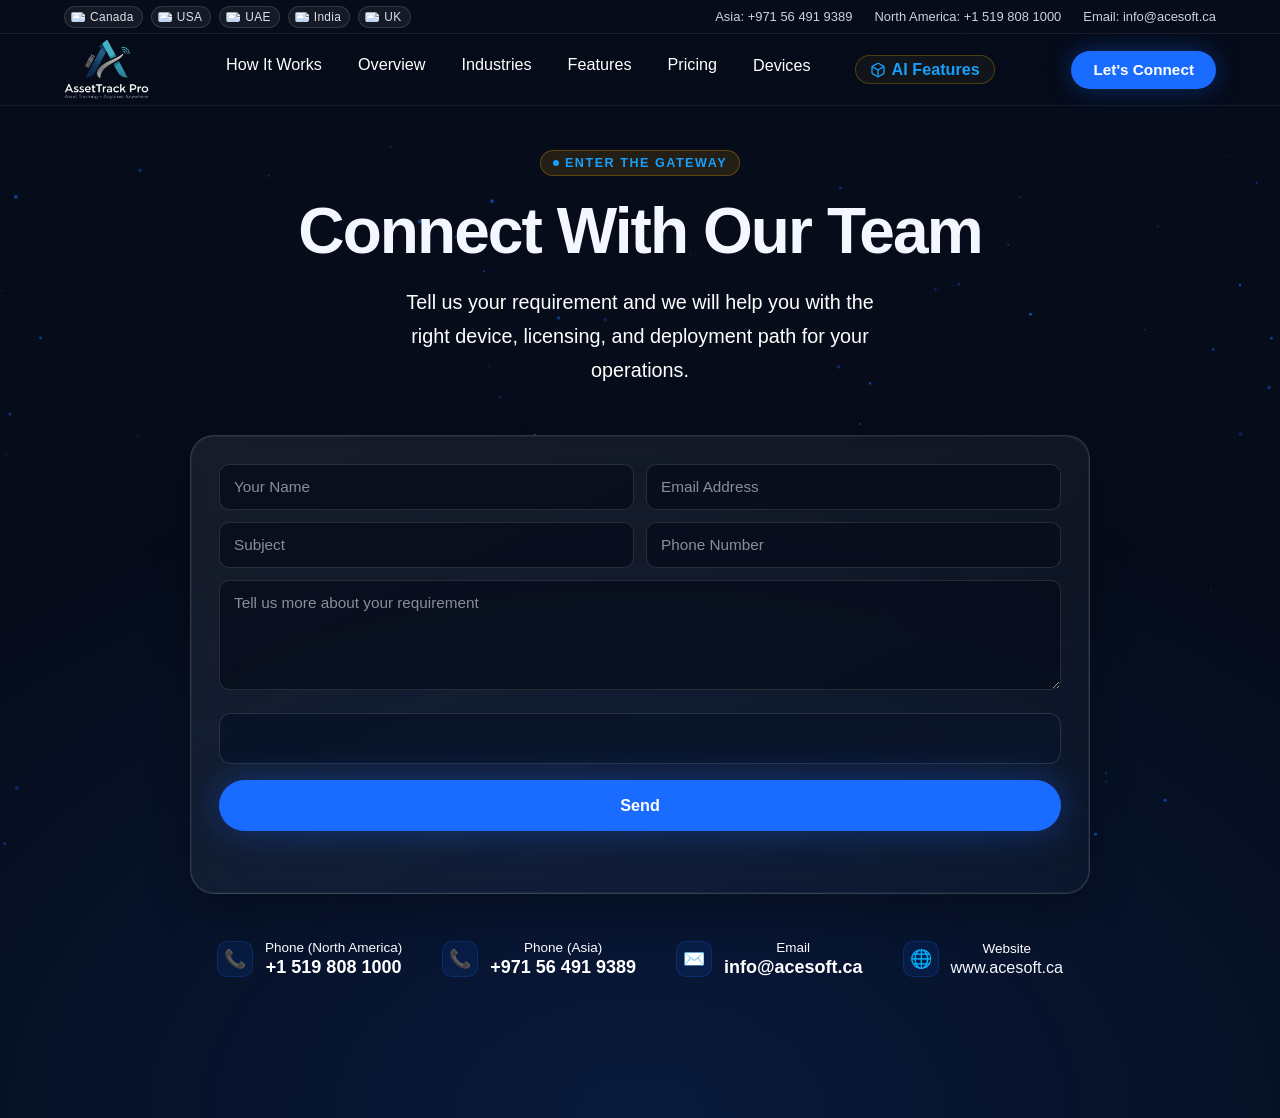
==== commit 60f8c209: "point mobile page added" ====
--- a/contact-us.html
+++ b/contact-us.html
@@ -66,7 +66,7 @@
                 <h1 class="cta__title">Connect With Our Team</h1>
                 <p class="cta__sub">Tell us your requirement and we will help you with the right device, licensing, and deployment path for your operations.</p>
 
-                <form id="connectForm" class="cta-form" data-endpoint="/ajax/contact-handler.php">
+                <form id="connectForm" class="cta-form" data-endpoint="/ajax/contact-handler.php" data-recaptcha-site-key="6Let7CEpAAAAAAWcuci5SW_v6v6vc2jzb68nxvzW">
                     <div class="cta-form__grid">
                         <input type="text" name="name" placeholder="Your Name" required>
                         <input type="email" name="email" placeholder="Email Address" required>
@@ -74,6 +74,11 @@
                         <input type="tel" name="phone" placeholder="Phone Number" required>
                     </div>
                     <textarea name="details" placeholder="Tell us more about your requirement" rows="4" required></textarea>
+                    <div class="cta-form__captcha">
+                        <div class="g-recaptcha" data-sitekey="6Let7CEpAAAAAAWcuci5SW_v6v6vc2jzb68nxvzW"></div>
+                        <input type="hidden" name="form_started_at" value="">
+                        <input class="bot-trap" type="text" name="website" tabindex="-1" autocomplete="off" aria-hidden="true">
+                    </div>
                     <button type="submit" class="btn-primary cta-form__submit">Send</button>
                     <p id="connectFormStatus" class="cta-form__status" aria-live="polite"></p>
                 </form>
@@ -112,6 +117,7 @@
         </div>
     </section>
 
+    <script src="https://www.google.com/recaptcha/api.js" async defer></script>
     <script src="main.js"></script>
 </body>
 
--- a/style.css
+++ b/style.css
@@ -2633,11 +2633,12 @@
 .cta-form {
   max-width: 900px;
   margin: 0 auto 46px;
-  padding: 26px;
+  padding: 28px;
   border-radius: var(--rL);
-  border: 1px solid rgba(255, 255, 255, .12);
-  background: linear-gradient(160deg, rgba(255, 255, 255, .05), rgba(255, 255, 255, .02));
+  border: 1px solid rgba(255, 255, 255, .14);
+  background: linear-gradient(155deg, rgba(255, 255, 255, .07), rgba(255, 255, 255, .025));
   backdrop-filter: blur(8px);
+  box-shadow: 0 18px 42px rgba(0, 0, 0, .28), inset 0 0 0 1px rgba(255, 255, 255, .05);
 }
 
 .cta-form__grid {
@@ -2678,16 +2679,45 @@
   margin-bottom: 14px;
 }
 
+.cta-form__captcha {
+  margin: 4px 0 16px;
+  padding: 14px;
+  border-radius: 12px;
+  border: 1px solid rgba(255, 255, 255, .13);
+  background: linear-gradient(160deg, rgba(7, 18, 38, .86), rgba(9, 20, 42, .66));
+}
+
+.cta-form__captcha .g-recaptcha {
+  display: inline-block;
+  border-radius: 10px;
+  overflow: hidden;
+}
+
+.cta-form__captcha iframe {
+  border-radius: 10px;
+}
+
+.bot-trap {
+  position: absolute !important;
+  left: -10000px !important;
+  width: 1px !important;
+  height: 1px !important;
+  opacity: 0 !important;
+  pointer-events: none !important;
+}
+
 .cta-form__submit {
   width: 100%;
   justify-content: center;
+  min-height: 48px;
 }
 
 .cta-form__status {
-  min-height: 20px;
-  margin-top: 10px;
-  font-size: .78rem;
-  color: rgba(244, 247, 255, .75);
+  min-height: 22px;
+  margin-top: 12px;
+  font-size: .8rem;
+  color: rgba(244, 247, 255, .92);
+  text-align: center;
 }
 
 .cta__contact {
@@ -2848,6 +2878,19 @@
 
   .cta-form__grid {
     grid-template-columns: 1fr;
+  }
+
+  .cta-form {
+    padding: 20px;
+  }
+
+  .cta-form__captcha {
+    overflow-x: auto;
+  }
+
+  .cta-form__captcha .g-recaptcha {
+    transform: scale(.92);
+    transform-origin: left top;
   }
 
   .why__right {
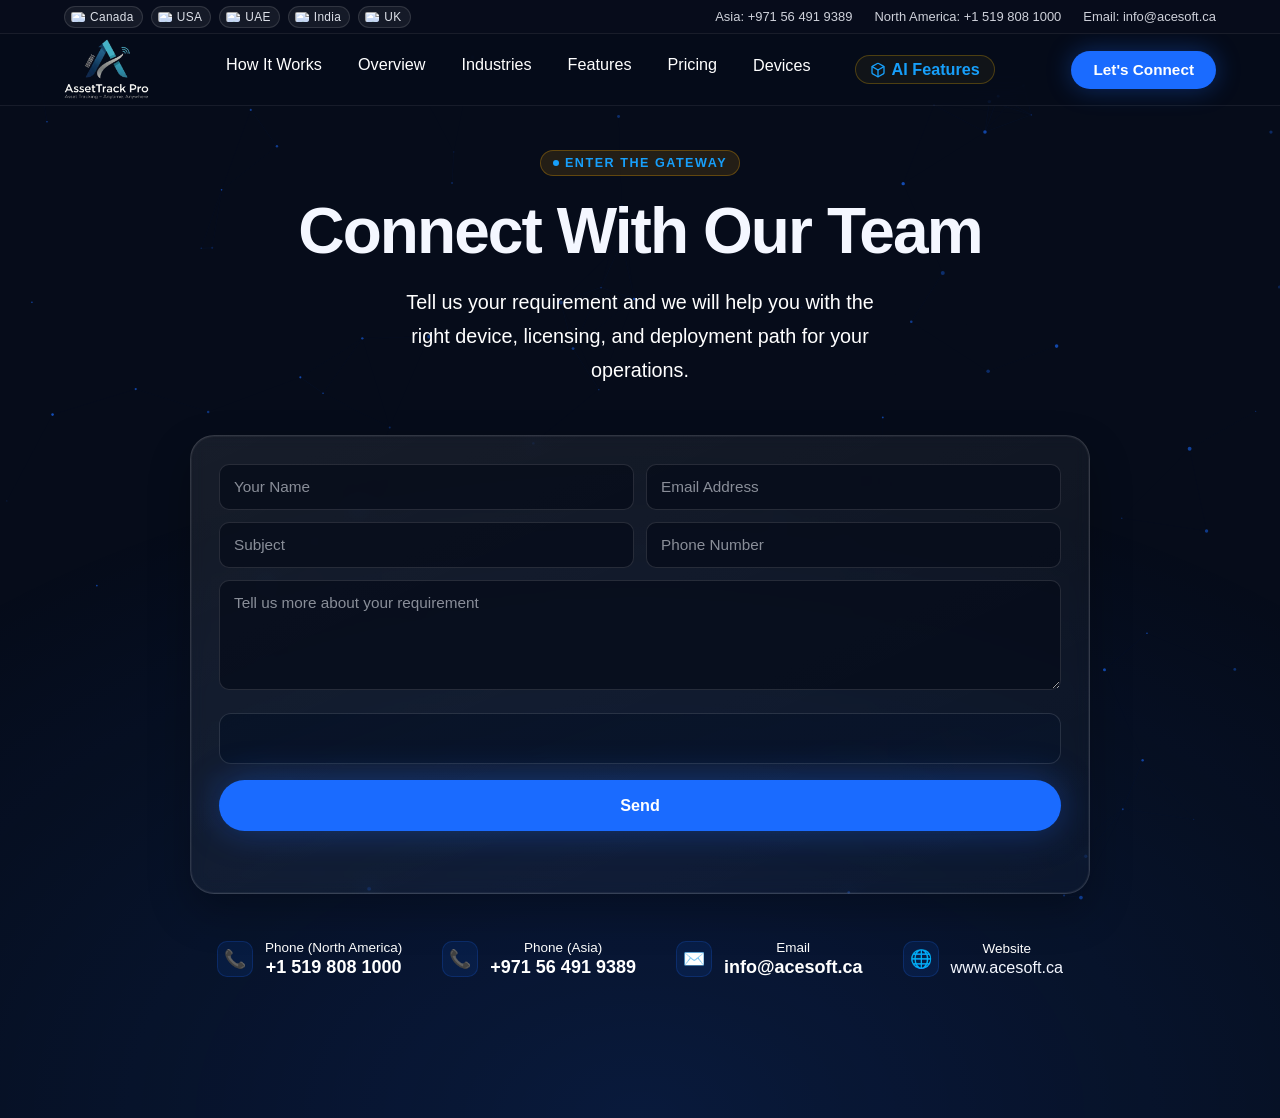
==== commit a8118800: "asset tagging seo updated" ====
--- a/contact-us.html
+++ b/contact-us.html
@@ -1,4 +1,4 @@
-<!DOCTYPE html>
+﻿<!DOCTYPE html>
 <html lang="en">
 
 <head>
@@ -75,7 +75,7 @@
                     </div>
                     <textarea name="details" placeholder="Tell us more about your requirement" rows="4" required></textarea>
                     <div class="cta-form__captcha">
-                        <div class="g-recaptcha" data-sitekey="6Let7CEpAAAAAAWcuci5SW_v6v6vc2jzb68nxvzW"></div>
+                        <div class="g-recaptcha" data-sitekey="6Le60LgsAAAAAMhd4E5vf-dhzxCwbqMkGSrIA-jm"></div>
                         <input type="hidden" name="form_started_at" value="">
                         <input class="bot-trap" type="text" name="website" tabindex="-1" autocomplete="off" aria-hidden="true">
                     </div>
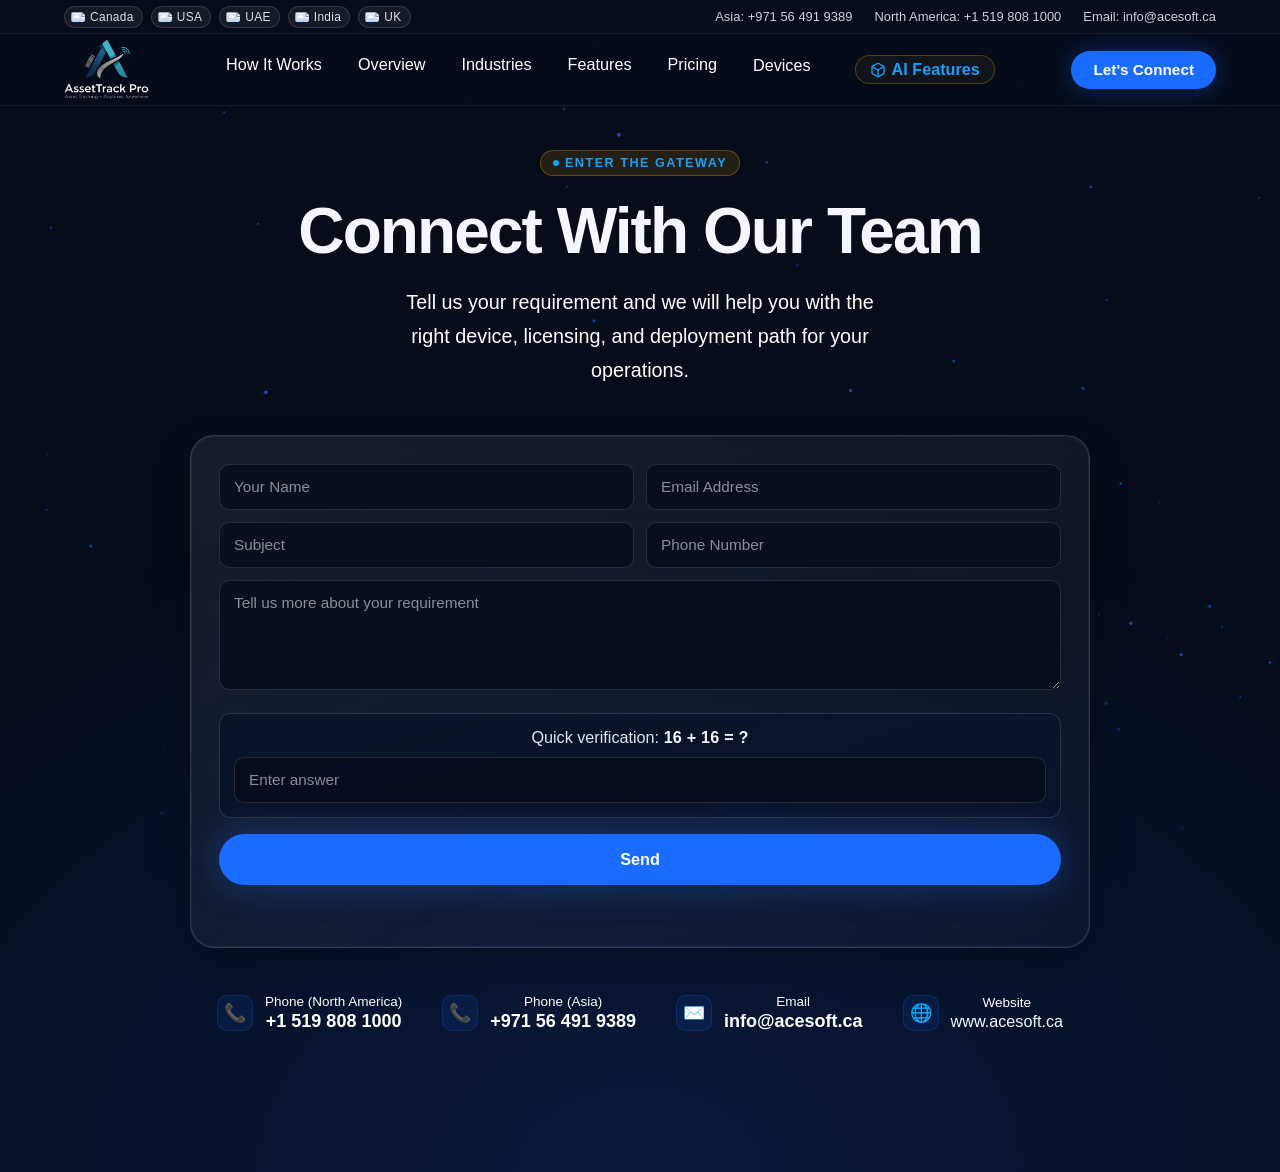
==== commit b2dbf17d: "asset tagging seo updated" ====
--- a/contact-us.html
+++ b/contact-us.html
@@ -66,7 +66,7 @@
                 <h1 class="cta__title">Connect With Our Team</h1>
                 <p class="cta__sub">Tell us your requirement and we will help you with the right device, licensing, and deployment path for your operations.</p>
 
-                <form id="connectForm" class="cta-form" data-endpoint="/ajax/contact-handler.php" data-recaptcha-site-key="6Let7CEpAAAAAAWcuci5SW_v6v6vc2jzb68nxvzW">
+                <form id="connectForm" class="cta-form" data-endpoint="/ajax/contact-handler.php">
                     <div class="cta-form__grid">
                         <input type="text" name="name" placeholder="Your Name" required>
                         <input type="email" name="email" placeholder="Email Address" required>
@@ -75,7 +75,10 @@
                     </div>
                     <textarea name="details" placeholder="Tell us more about your requirement" rows="4" required></textarea>
                     <div class="cta-form__captcha">
-                        <div class="g-recaptcha" data-sitekey="6Le60LgsAAAAAMhd4E5vf-dhzxCwbqMkGSrIA-jm"></div>
+                        <label class="cta-form__captcha-label" for="mathAnswer">Quick verification: <strong id="mathQuestion">Loading question...</strong></label>
+                        <input id="mathAnswer" type="number" name="math_answer" placeholder="Enter answer" inputmode="numeric" required>
+                        <input type="hidden" name="math_num_1" value="">
+                        <input type="hidden" name="math_num_2" value="">
                         <input type="hidden" name="form_started_at" value="">
                         <input class="bot-trap" type="text" name="website" tabindex="-1" autocomplete="off" aria-hidden="true">
                     </div>
@@ -117,7 +120,6 @@
         </div>
     </section>
 
-    <script src="https://www.google.com/recaptcha/api.js" async defer></script>
     <script src="main.js"></script>
 </body>
 
--- a/style.css
+++ b/style.css
@@ -2687,14 +2687,16 @@
   background: linear-gradient(160deg, rgba(7, 18, 38, .86), rgba(9, 20, 42, .66));
 }
 
-.cta-form__captcha .g-recaptcha {
-  display: inline-block;
-  border-radius: 10px;
-  overflow: hidden;
-}
-
-.cta-form__captcha iframe {
-  border-radius: 10px;
+.cta-form__captcha-label {
+  display: block;
+  margin-bottom: 10px;
+  font-size: .9rem;
+  color: rgba(244, 247, 255, .92);
+}
+
+.cta-form__captcha strong {
+  color: var(--white);
+  letter-spacing: .2px;
 }
 
 .bot-trap {
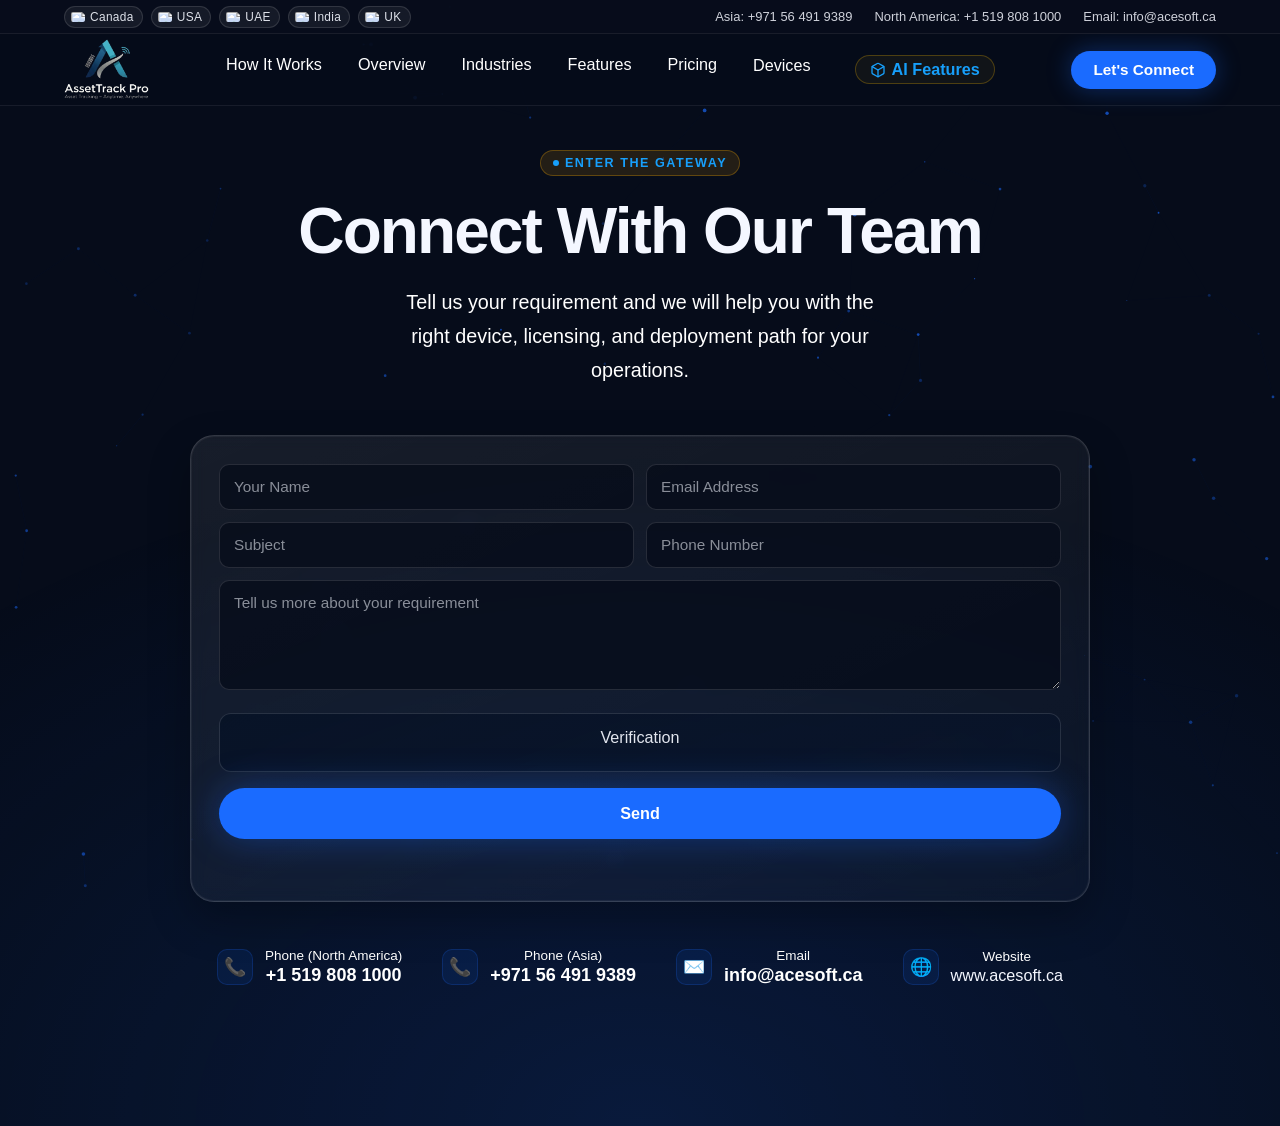
==== commit 88278a4a: "asset tagging seo updated" ====
--- a/contact-us.html
+++ b/contact-us.html
@@ -1,4 +1,4 @@
-﻿<!DOCTYPE html>
+<!DOCTYPE html>
 <html lang="en">
 
 <head>
@@ -7,7 +7,9 @@
     <title>Contact Us | AssetTrack Pro by Acesoft</title>
     <meta name="description" content="Contact Acesoft for AssetTrack Pro demos, pricing, deployment, and support across North America and Asia.">
     <link rel="icon" href="./assets/rfid_logo.png" type="image/png">
+    <script async src="https://www.googletagmanager.com/gtag/js?id=G-P8JSS6WB04"></script>
     <link rel="stylesheet" href="style.css">
+    <script src="https://www.google.com/recaptcha/enterprise.js" async defer></script>
 </head>
 
 <body>
@@ -36,7 +38,12 @@
                 <img src="assets/rfid_logo.png" alt="AssetTrack Pro Logo" style="height: 64px; width: auto; object-fit: contain;">
             </a>
         </div>
-        <div class="nav__links">
+        <button type="button" class="nav__toggle" aria-expanded="false" aria-controls="primaryNav" aria-label="Toggle navigation">
+            <span></span>
+            <span></span>
+            <span></span>
+        </button>
+        <div class="nav__links" id="primaryNav">
             <a href="index.html#solve">How It Works</a>
             <a href="index.html#features">Overview</a>
             <a href="index.html#industries">Industries</a>
@@ -75,10 +82,8 @@
                     </div>
                     <textarea name="details" placeholder="Tell us more about your requirement" rows="4" required></textarea>
                     <div class="cta-form__captcha">
-                        <label class="cta-form__captcha-label" for="mathAnswer">Quick verification: <strong id="mathQuestion">Loading question...</strong></label>
-                        <input id="mathAnswer" type="number" name="math_answer" placeholder="Enter answer" inputmode="numeric" required>
-                        <input type="hidden" name="math_num_1" value="">
-                        <input type="hidden" name="math_num_2" value="">
+                        <label class="cta-form__captcha-label">Verification</label>
+                        <div class="g-recaptcha" data-sitekey="6LdSzbgsAAAAAJ8sSOCgPu5ox75NF1r68kgDu_JC" data-action="LOGIN"></div>
                         <input type="hidden" name="form_started_at" value="">
                         <input class="bot-trap" type="text" name="website" tabindex="-1" autocomplete="off" aria-hidden="true">
                     </div>
--- a/style.css
+++ b/style.css
@@ -2685,6 +2685,10 @@
   border-radius: 12px;
   border: 1px solid rgba(255, 255, 255, .13);
   background: linear-gradient(160deg, rgba(7, 18, 38, .86), rgba(9, 20, 42, .66));
+  display: flex;
+  flex-direction: column;
+  align-items: center;
+  text-align: center;
 }
 
 .cta-form__captcha-label {
@@ -2697,6 +2701,10 @@
 .cta-form__captcha strong {
   color: var(--white);
   letter-spacing: .2px;
+}
+
+.cta-form__captcha .g-recaptcha {
+  display: inline-block;
 }
 
 .bot-trap {
@@ -2892,7 +2900,7 @@
 
   .cta-form__captcha .g-recaptcha {
     transform: scale(.92);
-    transform-origin: left top;
+    transform-origin: center top;
   }
 
   .why__right {
@@ -2931,7 +2939,7 @@
 .go-top-btn {
   position: fixed;
   bottom: 40px;
-  right: 40px;
+  right: max(14px, env(safe-area-inset-right));
   width: 50px;
   height: 50px;
   border-radius: 50%;
@@ -2971,7 +2979,7 @@
 
 .whatsapp-float {
   position: fixed;
-  right: 40px;
+  right: max(14px, env(safe-area-inset-right));
   bottom: 102px;
   width: 54px;
   height: 54px;
@@ -2999,21 +3007,605 @@
 
 @media(max-width: 768px) {
   .go-top-btn {
-    bottom: 20px;
-    right: 20px;
+    bottom: max(14px, env(safe-area-inset-bottom));
+    right: max(10px, env(safe-area-inset-right));
     width: 44px;
     height: 44px;
+    box-shadow: 0 3px 14px rgba(0, 0, 0, 0.35);
   }
 
   .whatsapp-float {
-    right: 20px;
-    bottom: 78px;
+    right: max(10px, env(safe-area-inset-right));
+    bottom: calc(max(14px, env(safe-area-inset-bottom)) + 54px);
     width: 48px;
     height: 48px;
+    box-shadow: 0 5px 16px rgba(0, 0, 0, 0.35), 0 0 0 2px rgba(37, 211, 102, 0.2);
   }
 
   .whatsapp-float img {
     width: 24px;
     height: 24px;
   }
+}
+
+@media (max-width: 900px) {
+  .go-top-btn,
+  .whatsapp-float {
+    max-width: calc(100vw - 12px);
+    transform: translateZ(0);
+  }
+
+  .go-top-btn:hover,
+  .whatsapp-float:hover {
+    transform: translateZ(0);
+  }
+}
+
+/* ─── Mobile Responsiveness Fix Pack ─────────────────────────────────── */
+@media (max-width: 1024px) {
+  html {
+    font-size: 16px;
+  }
+
+  .container {
+    width: min(1260px, 94%);
+  }
+
+  #hero {
+    min-height: auto;
+    padding-top: 130px;
+  }
+
+  .hero__content {
+    margin-left: 0;
+    max-width: 100%;
+    padding: 40px 0 24px;
+  }
+
+  .hero__title {
+    font-size: clamp(2.1rem, 7vw, 3.2rem);
+  }
+
+  .hero__subtitle {
+    font-size: 1rem;
+    margin-bottom: 28px;
+  }
+
+  .hero__trust {
+    width: 100%;
+  }
+
+  .features__layout,
+  .dashboard__wrap,
+  .why__wrap {
+    gap: 36px;
+  }
+
+  .pricing__header,
+  .industries__header,
+  .ai__header {
+    margin-bottom: 44px;
+  }
+
+  #solve,
+  #features,
+  #industries,
+  #dashboard,
+  #ai,
+  #overview,
+  #why,
+  #pricing,
+  #cta {
+    padding: 88px 0;
+  }
+}
+
+@media (max-width: 768px) {
+  .top-contact-bar__flags {
+    display: none;
+  }
+
+  .top-contact-bar__contacts {
+    margin-left: 0;
+  }
+
+  .nav {
+    height: auto;
+    padding: 8px 4% 10px;
+    gap: 8px;
+    align-items: center;
+    flex-wrap: wrap;
+  }
+
+  .nav__logo img {
+    height: 52px !important;
+  }
+
+  .nav__cta {
+    margin-left: auto;
+    padding: 8px 14px;
+    font-size: .78rem;
+  }
+
+  .nav__links {
+    display: flex;
+    order: 3;
+    width: 100%;
+    gap: 14px;
+    overflow-x: auto;
+    white-space: nowrap;
+    padding-bottom: 4px;
+    scrollbar-width: thin;
+  }
+
+  #hero {
+    padding-top: 170px;
+  }
+
+  .hero-badge {
+    font-size: .68rem;
+    padding: 6px 10px;
+  }
+
+  .hero__actions {
+    gap: 10px;
+  }
+
+  .btn-primary,
+  .btn-ghost {
+    width: 100%;
+    justify-content: center;
+    padding: 13px 16px;
+  }
+
+  .hero__trust {
+    flex-direction: column;
+    align-items: flex-start;
+    gap: 12px;
+  }
+
+  .trust-text {
+    max-width: 100%;
+  }
+
+  .solve__header {
+    margin-bottom: 34px;
+    gap: 20px;
+  }
+
+  .features__panels {
+    padding-top: 14px;
+  }
+
+  .feat-panel__card {
+    padding: 22px 18px;
+  }
+
+  .feat-panel__title {
+    font-size: 1.35rem;
+  }
+
+  .comparison__wrap {
+    padding: 18px 14px 12px;
+  }
+
+  .dash-frame {
+    transform: none;
+  }
+
+  .dash-body {
+    flex-direction: column;
+    height: auto;
+  }
+
+  .dash-side {
+    width: 100%;
+    flex-direction: row;
+    overflow-x: auto;
+  }
+
+  .dash-nav-item {
+    white-space: nowrap;
+    flex-shrink: 0;
+  }
+
+  .dash-kpis {
+    grid-template-columns: 1fr 1fr;
+  }
+
+  .dash-row {
+    flex-wrap: wrap;
+    gap: 8px;
+  }
+
+  .cert-badge {
+    min-width: 100%;
+  }
+
+  .cta-form {
+    padding: 18px 14px;
+  }
+}
+
+@media (max-width: 480px) {
+  .nav__cta {
+    display: none;
+  }
+
+  .nav__links {
+    gap: 12px;
+    font-size: .82rem;
+  }
+
+  #hero {
+    padding-top: 160px;
+  }
+
+  .hero__title {
+    font-size: clamp(1.8rem, 9vw, 2.3rem);
+    line-height: 1.16;
+  }
+
+  .dash-kpis {
+    grid-template-columns: 1fr;
+  }
+
+  .cta-form__captcha .g-recaptcha {
+    transform: scale(.86);
+    transform-origin: center top;
+  }
+}
+
+/* ─── Responsive Header Menu ─────────────────────────────────────────── */
+.nav__toggle {
+  display: none;
+  width: 40px;
+  height: 40px;
+  border-radius: 10px;
+  border: 1px solid rgba(255, 255, 255, .2);
+  background: rgba(255, 255, 255, .04);
+  align-items: center;
+  justify-content: center;
+  flex-direction: column;
+  gap: 5px;
+  cursor: pointer;
+}
+
+.nav__toggle span {
+  width: 18px;
+  height: 2px;
+  background: var(--white);
+  border-radius: 2px;
+  transition: transform .2s ease, opacity .2s ease;
+}
+
+@media (max-width: 900px) {
+  .nav {
+    height: auto;
+    min-height: 72px;
+    align-items: center;
+    flex-wrap: wrap;
+    padding: 10px 4%;
+    gap: 10px;
+  }
+
+  .nav__logo img {
+    height: 54px !important;
+  }
+
+  .nav__toggle {
+    display: inline-flex;
+    margin-left: auto;
+  }
+
+  .nav__cta {
+    display: none;
+  }
+
+  .nav__links {
+    display: none !important;
+    order: 3;
+    width: 100%;
+    flex-direction: column;
+    align-items: stretch;
+    gap: 10px;
+    padding: 14px;
+    margin-top: 6px;
+    border-radius: 14px;
+    border: 1px solid rgba(255, 255, 255, .12);
+    background: rgba(8, 14, 28, 0.98);
+    backdrop-filter: blur(12px);
+  }
+
+  .nav.nav--open .nav__links {
+    display: flex !important;
+  }
+
+  .nav__links a,
+  .nav__dropdown-toggle {
+    font-size: .95rem;
+    padding: 8px 4px;
+  }
+
+  .nav__ai-btn {
+    margin-left: 0;
+    width: fit-content;
+  }
+
+  .nav__dropdown-menu {
+    position: static;
+    top: auto;
+    left: auto;
+    min-width: 100%;
+    opacity: 1;
+    visibility: visible;
+    transform: none;
+    margin-top: 6px;
+    box-shadow: none;
+    border-color: rgba(255, 255, 255, .08);
+    background: rgba(255, 255, 255, .03);
+  }
+
+  .nav__dropdown-toggle {
+    width: 100%;
+    text-align: left;
+  }
+
+  .top-contact-bar__flags {
+    display: none;
+  }
+
+  .top-contact-bar__contacts {
+    margin-left: 0;
+    gap: 12px;
+  }
+
+  #hero {
+    padding-top: 165px;
+  }
+}
+
+@media (max-width: 480px) {
+  .top-contact-bar__contacts span:nth-child(2) {
+    display: none;
+  }
+
+  .nav__logo img {
+    height: 48px !important;
+  }
+
+  .nav__links {
+    padding: 12px 10px;
+  }
+}
+
+/* ─── Header Stability Fixes (narrow devices) ────────────────────────── */
+@media (max-width: 900px) {
+  html,
+  body {
+    overflow-x: hidden;
+  }
+
+  .container {
+    width: 100%;
+    padding-left: 12px;
+    padding-right: 12px;
+  }
+
+  .top-contact-bar {
+    display: none;
+  }
+
+  .nav {
+    top: 0;
+    width: 100%;
+    max-width: 100vw;
+    left: 0;
+    right: 0;
+    padding: 8px 12px;
+    gap: 8px;
+  }
+
+  .nav__logo {
+    min-width: 0;
+    flex: 0 1 auto;
+    display: flex;
+    align-items: center;
+  }
+
+  .nav__logo img {
+    height: auto !important;
+    width: auto;
+    max-width: min(180px, 62vw);
+    max-height: 52px;
+  }
+
+  .nav__toggle {
+    margin-left: auto !important;
+    flex-shrink: 0;
+  }
+
+  .nav__links {
+    max-height: calc(100vh - 150px);
+    overflow-y: auto;
+    overflow-x: hidden;
+  }
+
+  #hero {
+    padding-top: 120px;
+  }
+
+  #hero .container {
+    width: 100%;
+  }
+
+  .hero__content {
+    margin-left: 0 !important;
+    padding: 24px 0 16px !important;
+    max-width: 100%;
+  }
+
+  .hero__title,
+  .hero__subtitle,
+  .hero-badge,
+  .hero__actions,
+  .hero__trust {
+    max-width: 100%;
+  }
+}
+
+@media (max-width: 480px) {
+  .nav {
+    top: 0;
+  }
+
+  #hero {
+    padding-top: 112px;
+  }
+
+  .hero__subtitle {
+    font-size: .92rem;
+    line-height: 1.55;
+    margin-bottom: 18px;
+  }
+
+  .hero__actions {
+    gap: 8px;
+  }
+}
+
+/* ─── Hero Responsive Hardening ──────────────────────────────────────── */
+@media (max-width: 1200px) {
+  .hero__layout {
+    grid-template-columns: 1fr !important;
+    gap: 20px;
+  }
+
+  .hero__visual {
+    display: none !important;
+  }
+
+  .hero__content {
+    margin-left: 0 !important;
+    max-width: 100%;
+    padding: 26px 8px 12px !important;
+  }
+
+  .hero__subtitle {
+    max-width: 100%;
+  }
+}
+
+@media (max-width: 768px) {
+  #hero,
+  #hero .container,
+  .hero__layout {
+    overflow-x: clip;
+  }
+
+  .hero-badge {
+    max-width: 100%;
+    white-space: normal;
+    line-height: 1.35;
+    font-size: .66rem;
+    letter-spacing: .03em;
+  }
+
+  .hero__title {
+    font-size: clamp(1.9rem, 8vw, 2.5rem);
+    line-height: 1.14;
+    margin-bottom: 16px;
+  }
+
+  .hero__subtitle {
+    font-size: .94rem;
+    line-height: 1.58;
+    margin-bottom: 16px;
+  }
+
+  .hero__actions {
+    display: grid;
+    grid-template-columns: 1fr;
+  }
+
+  .hero__actions .btn-primary,
+  .hero__actions .btn-ghost {
+    width: 100%;
+    max-width: 100%;
+    min-height: 44px;
+    padding: 12px 14px;
+  }
+
+  .hero__trust {
+    width: 100%;
+    padding: 12px;
+  }
+
+  .trust-logo {
+    width: 52px;
+    height: 42px;
+  }
+}
+
+@media (max-width: 480px) {
+  .hero__title br {
+    display: none;
+  }
+
+  .hero__title {
+    font-size: clamp(1.65rem, 8.6vw, 2.1rem);
+    letter-spacing: -.015em;
+  }
+
+  .hero__subtitle {
+    font-size: .9rem;
+  }
+
+  .hero-badge {
+    padding: 5px 9px;
+  }
+}
+
+/* ─── Dashboard Overflow Guard (mobile) ──────────────────────────────── */
+@media (max-width: 900px) {
+  #dashboard,
+  #dashboard .container,
+  #dashboard .dashboard__wrap,
+  #dashboard .dashboard__visual,
+  #dashboard .dash-frame,
+  #dashboard .dash-topbar,
+  #dashboard .dash-body,
+  #dashboard .dash-main {
+    max-width: 100%;
+    overflow-x: hidden;
+  }
+
+  #dashboard .dash-frame {
+    transform: none !important;
+  }
+
+  #dashboard .dash-topbar {
+    padding: 0 10px;
+    gap: 6px;
+  }
+
+  #dashboard .dash-url {
+    min-width: 0;
+    max-width: 100%;
+    overflow: hidden;
+    white-space: nowrap;
+    text-overflow: ellipsis;
+    font-size: .64rem;
+    margin-left: 4px;
+  }
+
+  #dashboard .dash-body {
+    padding: 14px;
+  }
+
+  #dashboard .dash-side,
+  #dashboard .dash-main,
+  #dashboard .dash-row > div {
+    min-width: 0;
+  }
 }
